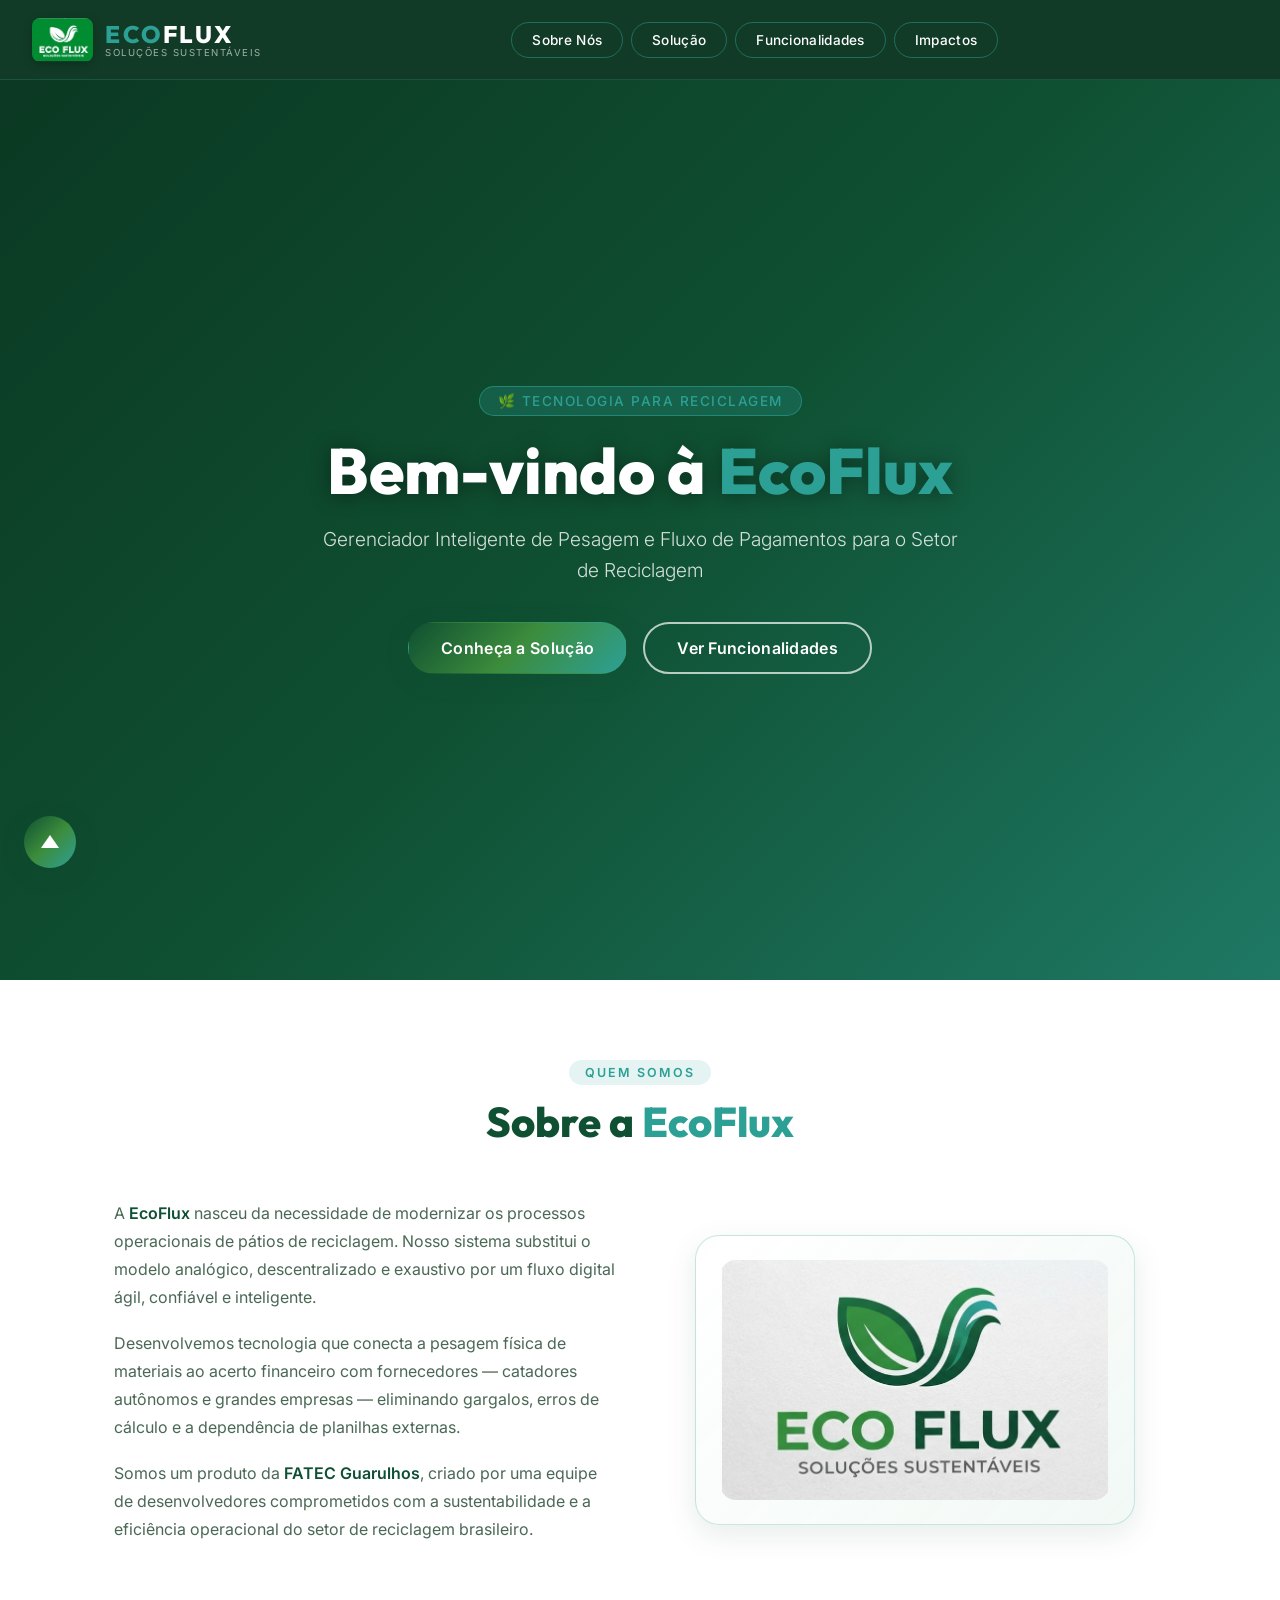
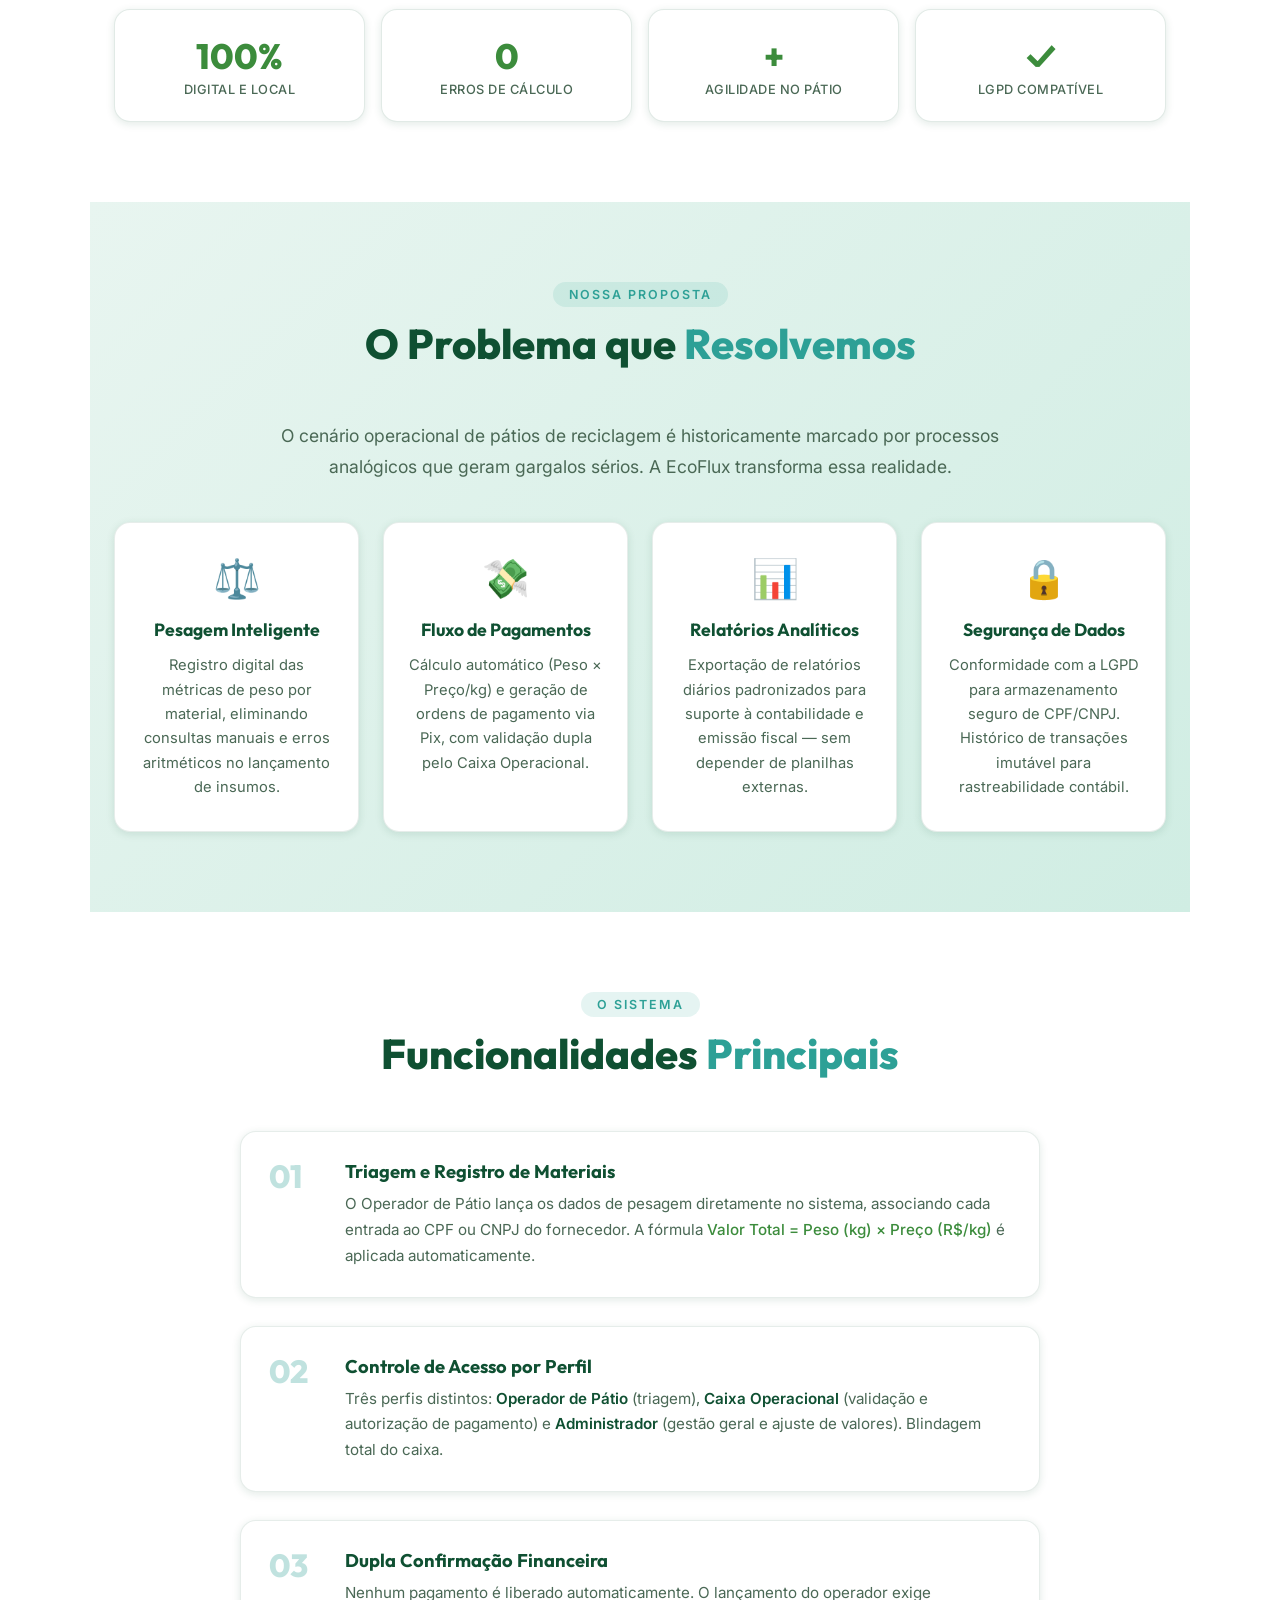
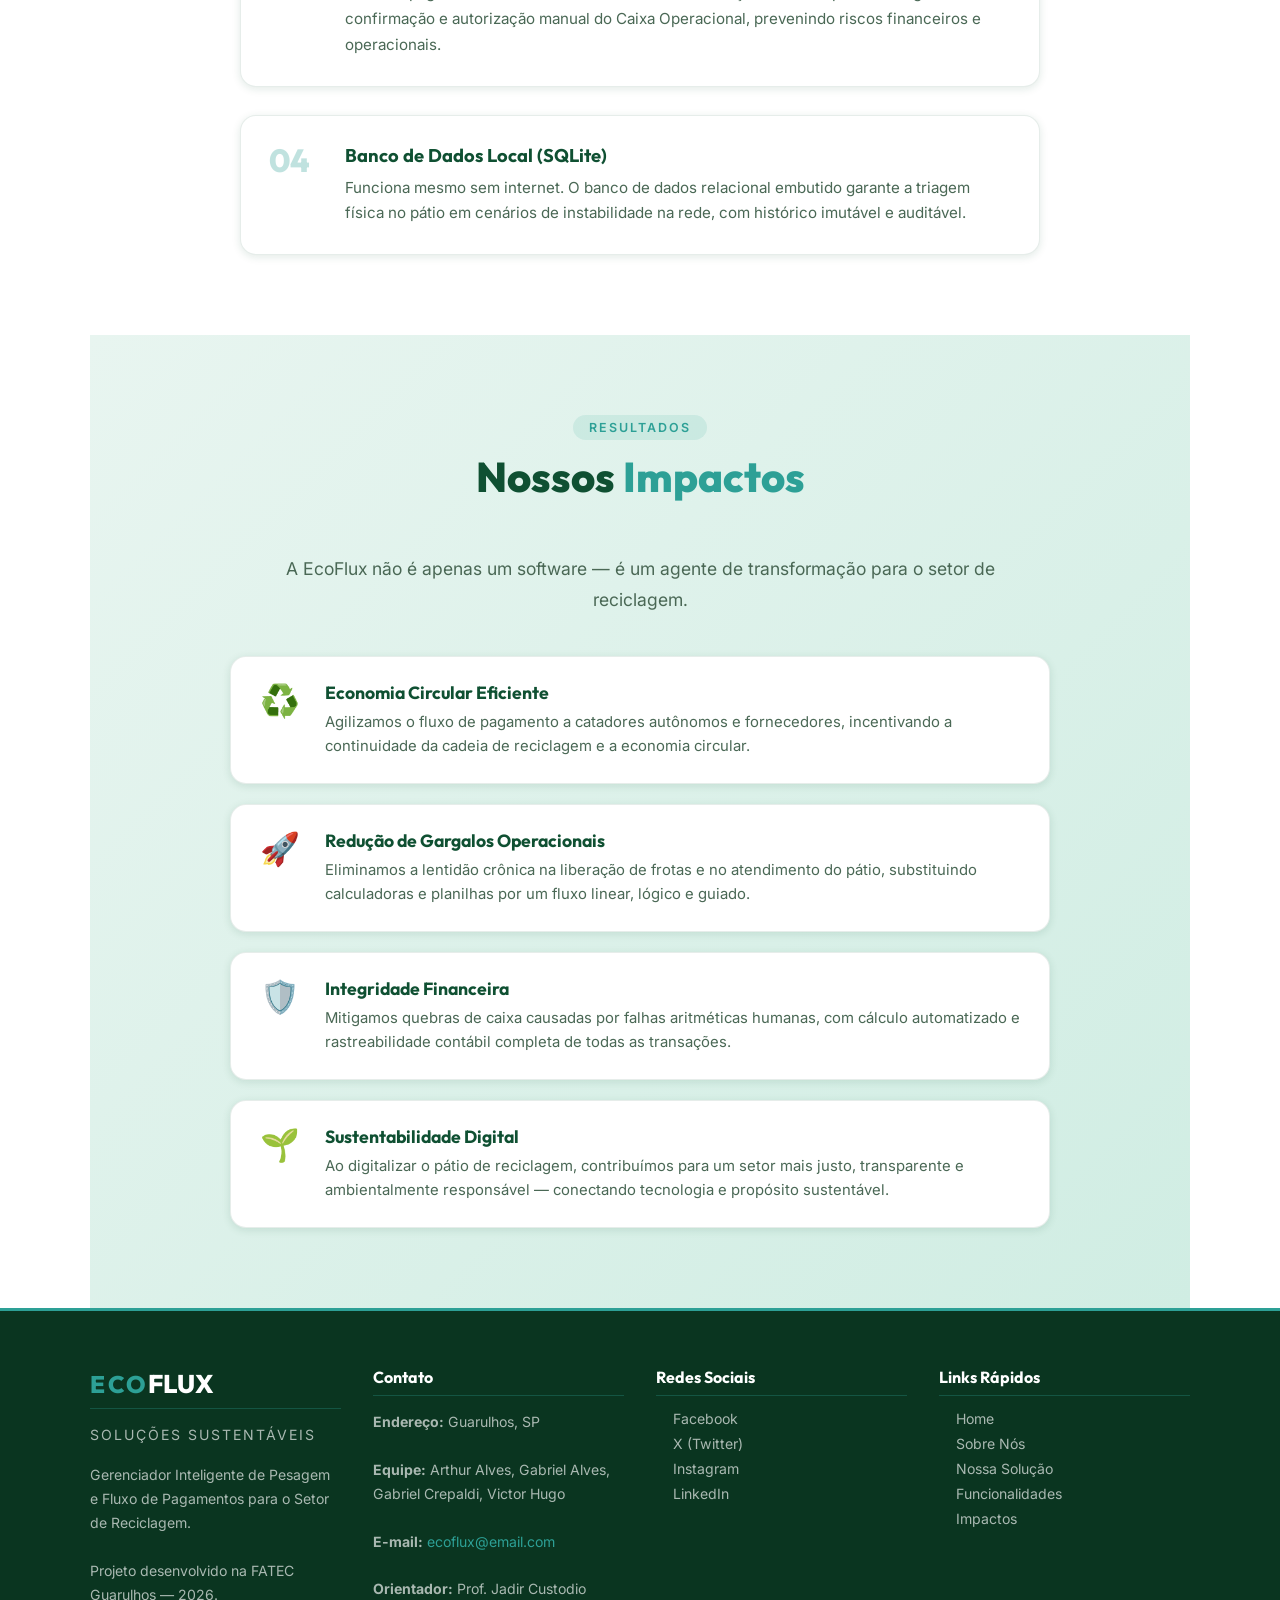
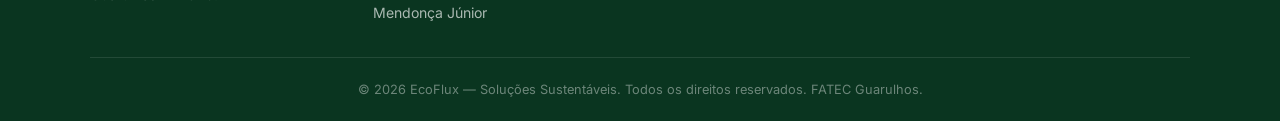
==== index.html @ c9de7da7 "primeira versao" ====
<!DOCTYPE html>
<html lang="pt-BR">
<head>
    <title>EcoFlux — Soluções Sustentáveis</title>
    <meta charset="UTF-8">
    <meta name="viewport" content="width=device-width, initial-scale=1.0">
    <meta name="description" content="EcoFlux: Gerenciador Inteligente de Pesagem e Fluxo de Pagamentos para o Setor de Reciclagem. Tecnologia sustentável para pátios de reciclagem.">

    <!-- Google Fonts -->
    <link rel="preconnect" href="https://fonts.googleapis.com">
    <link rel="preconnect" href="https://fonts.gstatic.com" crossorigin>
    <link href="https://fonts.googleapis.com/css2?family=Outfit:wght@300;400;600;700;800&family=Inter:wght@300;400;500;600&display=swap" rel="stylesheet">

    <!-- Link para CSS externo -->
    <link rel="stylesheet" href="css/style.css">
</head>
<body>
    <!-- Navegação principal do site -->
    <nav id="top">
        <!-- Logotipo-->
        <div id="logo-text" onclick="location.href='#top'">
            <img src="img/Logo Verde.png" alt="Logo EcoFlux" class="nav-logo-img">
            <div class="logo-text-group">
                <div class="logo-title"><span class="logo-eco">ECO</span><span class="logo-flux">FLUX</span></div>
                <span class="logo-sub">Soluções Sustentáveis</span>
            </div>
        </div>

        <!-- Botões de navegação para diferentes seções do site -->
        <div class="nav-links">
            <button onclick="location.href='#sobre-nos'">Sobre Nós</button>
            <button onclick="location.href='#solucao'">Solução</button>
            <button onclick="location.href='#funcionalidades'">Funcionalidades</button>
            <button onclick="location.href='#impactos'">Impactos</button>
        </div>

        <div class="nav-cta">
        </div>
    </nav>

    <!-- Banner principal com mensagem de boas-vindas -->
    <div class="banner">
        <!-- Overlay gradiente -->
        <div class="banner-overlay"></div>

        <!-- Imagem do banner (gradiente dinâmico via CSS) -->

        <!-- Conteúdo do banner -->
        <div class="banner-content">
            <div class="banner-tag">🌿 Tecnologia para Reciclagem</div>
            <h1>Bem-vindo à <span class="highlight">EcoFlux</span></h1>
            <p class="banner-subtitle">Gerenciador Inteligente de Pesagem e Fluxo de Pagamentos para o Setor de Reciclagem</p>
            <div class="banner-buttons">
                <button class="btn-primary" onclick="location.href='#solucao'">Conheça a Solução</button>
                <button class="btn-outline" onclick="location.href='#funcionalidades'">Ver Funcionalidades</button>
            </div>
        </div>
    </div>

    <!-- Conteúdo principal -->
    <main class="conteudo">

        <!-- Seção Sobre Nós -->
        <section class="section" id="sobre-nos">
            <div class="section-header">
                <span class="section-tag">Quem Somos</span>
                <h2>Sobre a <span class="highlight">EcoFlux</span></h2>
            </div>
            <div class="section-body two-col">
                <div class="text-block">
                    <p>A <strong>EcoFlux</strong> nasceu da necessidade de modernizar os processos operacionais de pátios de reciclagem. Nosso sistema substitui o modelo analógico, descentralizado e exaustivo por um fluxo digital ágil, confiável e inteligente.</p>
                    <p>Desenvolvemos tecnologia que conecta a pesagem física de materiais ao acerto financeiro com fornecedores — catadores autônomos e grandes empresas — eliminando gargalos, erros de cálculo e a dependência de planilhas externas.</p>
                    <p>Somos um produto da <strong>FATEC Guarulhos</strong>, criado por uma equipe de desenvolvedores comprometidos com a sustentabilidade e a eficiência operacional do setor de reciclagem brasileiro.</p>
                </div>
                <div class="about-visual">
                    <div class="brand-showcase-card">
                        <img src="img/Logo Principal.png" alt="EcoFlux — Soluções Sustentáveis" class="brand-showcase-img">
                    </div>
                </div>
            </div>
            <div class="stats-grid">
                <div class="stat-card">
                    <span class="stat-number">100%</span>
                    <span class="stat-label">Digital e Local</span>
                </div>
                <div class="stat-card">
                    <span class="stat-number">0</span>
                    <span class="stat-label">Erros de Cálculo</span>
                </div>
                <div class="stat-card">
                    <span class="stat-number">+</span>
                    <span class="stat-label">Agilidade no Pátio</span>
                </div>
                <div class="stat-card">
                    <span class="stat-number">✓</span>
                    <span class="stat-label">LGPD Compatível</span>
                </div>
            </div>
        </section>

        <!-- Seção Solução -->
        <section class="section section-alt" id="solucao">
            <div class="section-header">
                <span class="section-tag">Nossa Proposta</span>
                <h2>O Problema que <span class="highlight">Resolvemos</span></h2>
            </div>
            <div class="section-body">
                <p class="lead">O cenário operacional de pátios de reciclagem é historicamente marcado por processos analógicos que geram gargalos sérios. A EcoFlux transforma essa realidade.</p>
                <div class="cards-grid">
                    <div class="card">
                        <div class="card-icon">⚖️</div>
                        <h3>Pesagem Inteligente</h3>
                        <p>Registro digital das métricas de peso por material, eliminando consultas manuais e erros aritméticos no lançamento de insumos.</p>
                    </div>
                    <div class="card">
                        <div class="card-icon">💸</div>
                        <h3>Fluxo de Pagamentos</h3>
                        <p>Cálculo automático (Peso × Preço/kg) e geração de ordens de pagamento via Pix, com validação dupla pelo Caixa Operacional.</p>
                    </div>
                    <div class="card">
                        <div class="card-icon">📊</div>
                        <h3>Relatórios Analíticos</h3>
                        <p>Exportação de relatórios diários padronizados para suporte à contabilidade e emissão fiscal — sem depender de planilhas externas.</p>
                    </div>
                    <div class="card">
                        <div class="card-icon">🔒</div>
                        <h3>Segurança de Dados</h3>
                        <p>Conformidade com a LGPD para armazenamento seguro de CPF/CNPJ. Histórico de transações imutável para rastreabilidade contábil.</p>
                    </div>
                </div>
            </div>
        </section>

        <!-- Seção Funcionalidades -->
        <section class="section" id="funcionalidades">
            <div class="section-header">
                <span class="section-tag">O Sistema</span>
                <h2>Funcionalidades <span class="highlight">Principais</span></h2>
            </div>
            <div class="section-body">
                <div class="features-list">
                    <div class="feature-item">
                        <div class="feature-num">01</div>
                        <div class="feature-text">
                            <h3>Triagem e Registro de Materiais</h3>
                            <p>O Operador de Pátio lança os dados de pesagem diretamente no sistema, associando cada entrada ao CPF ou CNPJ do fornecedor. A fórmula <em>Valor Total = Peso (kg) × Preço (R$/kg)</em> é aplicada automaticamente.</p>
                        </div>
                    </div>
                    <div class="feature-item">
                        <div class="feature-num">02</div>
                        <div class="feature-text">
                            <h3>Controle de Acesso por Perfil</h3>
                            <p>Três perfis distintos: <strong>Operador de Pátio</strong> (triagem), <strong>Caixa Operacional</strong> (validação e autorização de pagamento) e <strong>Administrador</strong> (gestão geral e ajuste de valores). Blindagem total do caixa.</p>
                        </div>
                    </div>
                    <div class="feature-item">
                        <div class="feature-num">03</div>
                        <div class="feature-text">
                            <h3>Dupla Confirmação Financeira</h3>
                            <p>Nenhum pagamento é liberado automaticamente. O lançamento do operador exige confirmação e autorização manual do Caixa Operacional, prevenindo riscos financeiros e operacionais.</p>
                        </div>
                    </div>
                    <div class="feature-item">
                        <div class="feature-num">04</div>
                        <div class="feature-text">
                            <h3>Banco de Dados Local (SQLite)</h3>
                            <p>Funciona mesmo sem internet. O banco de dados relacional embutido garante a triagem física no pátio em cenários de instabilidade na rede, com histórico imutável e auditável.</p>
                        </div>
                    </div>
                </div>
            </div>
        </section>

        <!-- Seção Impactos -->
        <section class="section section-alt" id="impactos">
            <div class="section-header">
                <span class="section-tag">Resultados</span>
                <h2>Nossos <span class="highlight">Impactos</span></h2>
            </div>
            <div class="section-body">
                <p class="lead">A EcoFlux não é apenas um software — é um agente de transformação para o setor de reciclagem.</p>
                <div class="impact-list">
                    <div class="impact-item">
                        <div class="impact-icon">♻️</div>
                        <div>
                            <h3>Economia Circular Eficiente</h3>
                            <p>Agilizamos o fluxo de pagamento a catadores autônomos e fornecedores, incentivando a continuidade da cadeia de reciclagem e a economia circular.</p>
                        </div>
                    </div>
                    <div class="impact-item">
                        <div class="impact-icon">🚀</div>
                        <div>
                            <h3>Redução de Gargalos Operacionais</h3>
                            <p>Eliminamos a lentidão crônica na liberação de frotas e no atendimento do pátio, substituindo calculadoras e planilhas por um fluxo linear, lógico e guiado.</p>
                        </div>
                    </div>
                    <div class="impact-item">
                        <div class="impact-icon">🛡️</div>
                        <div>
                            <h3>Integridade Financeira</h3>
                            <p>Mitigamos quebras de caixa causadas por falhas aritméticas humanas, com cálculo automatizado e rastreabilidade contábil completa de todas as transações.</p>
                        </div>
                    </div>
                    <div class="impact-item">
                        <div class="impact-icon">🌱</div>
                        <div>
                            <h3>Sustentabilidade Digital</h3>
                            <p>Ao digitalizar o pátio de reciclagem, contribuímos para um setor mais justo, transparente e ambientalmente responsável — conectando tecnologia e propósito sustentável.</p>
                        </div>
                    </div>
                </div>
            </div>
        </section>

    </main>

    <!-- Botão para voltar ao topo -->
    <button id="topo-btn" title="Voltar ao Topo" onclick="location.href='#top'">
        <div class="voltar-topo"></div>
    </button>

    <!-- Rodapé -->
    <footer>
        <div class="footer-container">
            <!-- Informações sobre a empresa -->
            <div class="coluna-footer">
                <h3 class="footer-brand"><span class="logo-eco">ECO</span><span class="logo-flux-footer">FLUX</span></h3>
                <p class="footer-tagline">Soluções Sustentáveis</p>
                <p>Gerenciador Inteligente de Pesagem e Fluxo de Pagamentos para o Setor de Reciclagem.<br><br>Projeto desenvolvido na FATEC Guarulhos — 2026.</p>
            </div>

            <!-- Informações de contato -->
            <div class="coluna-footer">
                <h3>Contato</h3>
                <p>
                    <b>Endereço:</b> Guarulhos, SP<br><br>
                    <b>Equipe:</b> Arthur Alves, Gabriel Alves, Gabriel Crepaldi, Victor Hugo<br><br>
                    <b>E-mail:</b> <a href="mailto:ecoflux@email.com">ecoflux@email.com</a><br><br>
                    <b>Orientador:</b> Prof. Jadir Custodio Mendonça Júnior
                </p>
            </div>

            <!-- Redes sociais -->
            <div class="coluna-footer">
                <h3>Redes Sociais</h3>
                <ul>
                    <li><a href="https://facebook.com">Facebook</a></li>
                    <li><a href="https://x.com">X (Twitter)</a></li>
                    <li><a href="https://instagram.com">Instagram</a></li>
                    <li><a href="https://linkedin.com">LinkedIn</a></li>
                </ul>
            </div>

            <!-- Links rápidos -->
            <div class="coluna-footer">
                <h3>Links Rápidos</h3>
                <ul>
                    <li><a href="#">Home</a></li>
                    <li><a href="#sobre-nos">Sobre Nós</a></li>
                    <li><a href="#solucao">Nossa Solução</a></li>
                    <li><a href="#funcionalidades">Funcionalidades</a></li>
                    <li><a href="#impactos">Impactos</a></li>         
                </ul>
            </div>
        </div>
        <div class="direitos">
            <p>© 2026 EcoFlux — Soluções Sustentáveis. Todos os direitos reservados. FATEC Guarulhos.</p>
        </div>
    </footer>

    <script src="js/script.js"></script>
</body>
</html>
---- css/style.css ----
/* ===================================================
   ECOFLUX — Soluções Sustentáveis
   Paleta de cores:
     Verde escuro:  rgb(15, 80, 50)   → #0f5032
     Verde médio:   rgb(60, 140, 60)  → #3c8c3c
     Ciano/teal:    rgb(45, 160, 150) → #2da096
   Fonte principal: Outfit (similar à Geometos Regular)
=================================================== */

/* ─── RESET & VARIÁVEIS ─────────────────────────── */
:root {
    --color-dark:    #0f5032;    /* Verde escuro   15 80 50  */
    --color-mid:     #3c8c3c;    /* Verde médio    60 140 60 */
    --color-teal:    #2da096;    /* Ciano/teal     45 160 150 */
    --color-light:   #e8f5f0;    /* Verde claríssimo para fundos */
    --color-white:   #ffffff;
    --color-text:    #1a2e24;    /* Texto principal */
    --color-muted:   #4a6855;    /* Texto secundário */
    --color-footer:  #0a3520;    /* Fundo do footer */
    --color-footer2: #082b1a;    /* Fundo mais escuro do footer */

    --gradient-main: linear-gradient(135deg, var(--color-dark) 0%, var(--color-mid) 50%, var(--color-teal) 100%);
    --gradient-soft: linear-gradient(135deg, #e8f5f0 0%, #d0ede3 100%);

    --radius-sm:  8px;
    --radius-md:  16px;
    --radius-lg:  24px;
    --radius-xl:  40px;

    --shadow-sm:  0 2px 8px rgba(15, 80, 50, 0.12);
    --shadow-md:  0 6px 24px rgba(15, 80, 50, 0.18);
    --shadow-lg:  0 12px 40px rgba(15, 80, 50, 0.22);

    --transition: 0.35s ease;

    --font-main:  'Outfit', sans-serif;
    --font-body:  'Inter', sans-serif;
}

* {
    margin: 0;
    padding: 0;
    box-sizing: border-box;
}

html {
    scroll-behavior: smooth;
}

html, body {
    overflow-x: hidden;
    font-family: var(--font-body);
    background-color: var(--color-white);
    color: var(--color-text);
}

/* ─── NAVEGAÇÃO ──────────────────────────────────── */
nav {
    background: rgba(10, 53, 32, 0.97);
    backdrop-filter: blur(12px);
    -webkit-backdrop-filter: blur(12px);
    padding: 0 32px;
    position: fixed;
    height: 80px;
    width: 100%;
    top: 0;
    display: flex;
    align-items: center;
    justify-content: space-between;
    z-index: 1000;
    box-sizing: border-box;
    overflow: hidden;
    transition: height var(--transition), background var(--transition);
    border-bottom: 1px solid rgba(45, 160, 150, 0.25);
}

/* Logo */
#logo-text {
    display: flex;
    flex-direction: row;
    align-items: center;
    gap: 12px;
    line-height: 1;
    cursor: pointer;
    user-select: none;
    transition: transform var(--transition);
}

#logo-text:hover {
    transform: scale(1.03);
}

.nav-logo-img {
    height: 44px;
    width: auto;
    object-fit: contain;
    border-radius: var(--radius-sm);
    box-shadow: 0 2px 8px rgba(0,0,0,0.25);
    background: transparent;
}

.logo-text-group {
    display: flex;
    flex-direction: column;
}

.logo-title {
    display: flex;
    align-items: baseline;
}

.logo-eco {
    font-family: var(--font-main);
    font-weight: 800;
    font-size: 1.5rem;
    color: var(--color-teal);
    letter-spacing: 2.5px;
    display: inline;
}

.logo-flux {
    font-family: var(--font-main);
    font-weight: 800;
    font-size: 1.5rem;
    color: var(--color-white);
    letter-spacing: 2.5px;
    display: inline;
}

.logo-sub {
    display: block;
    font-family: var(--font-body);
    font-size: 0.60rem;
    font-weight: 400;
    color: rgba(255,255,255,0.6);
    letter-spacing: 1.5px;
    text-transform: uppercase;
    margin-top: 2px;
}

/* Links de navegação */
.nav-links {
    display: flex;
    justify-content: center;
    gap: 8px;
    flex-wrap: nowrap;
    flex-shrink: 1;
}

.nav-links button {
    white-space: nowrap;
}

/* Botões gerais */
button {
    border: none;
    color: var(--color-white);
    background: transparent;
    border: 1.5px solid rgba(45, 160, 150, 0.5);
    border-radius: var(--radius-xl);
    font-family: var(--font-body);
    font-size: 0.85rem;
    font-weight: 500;
    padding: 9px 20px;
    cursor: pointer;
    transition: all var(--transition);
    letter-spacing: 0.3px;
}

button:hover {
    background: var(--color-teal);
    border-color: var(--color-teal);
    transform: translateY(-2px);
    box-shadow: 0 4px 16px rgba(45, 160, 150, 0.4);
}

/* Botões do banner */
.btn-primary {
    background: var(--gradient-main) !important;
    border-color: transparent !important;
    font-size: 1rem !important;
    font-weight: 600 !important;
    padding: 14px 32px !important;
    box-shadow: var(--shadow-md) !important;
}

.btn-primary:hover {
    transform: translateY(-3px) !important;
    box-shadow: var(--shadow-lg) !important;
}

.btn-outline {
    background: transparent !important;
    border: 2px solid rgba(255,255,255,0.7) !important;
    font-size: 1rem !important;
    font-weight: 600 !important;
    padding: 14px 32px !important;
}

.btn-outline:hover {
    background: rgba(255,255,255,0.15) !important;
    border-color: var(--color-white) !important;
}

/* Ícones e CTA da nav */
.nav-cta {
    display: flex;
    align-items: center;
    flex-shrink: 0;
}

.nav-btn-highlight {
    background: var(--color-teal) !important;
    border-color: var(--color-teal) !important;
    color: var(--color-white) !important;
    font-weight: 600 !important;
    padding: 8px 18px !important;
    box-shadow: 0 2px 10px rgba(45, 160, 150, 0.35) !important;
}

.nav-btn-highlight:hover {
    background: #36b8ad !important;
    border-color: #36b8ad !important;
    transform: translateY(-2px) !important;
    box-shadow: 0 4px 16px rgba(45, 160, 150, 0.5) !important;
}

.images {
    display: flex;
    align-items: center;
    gap: 14px;
    flex-shrink: 0;
}

#search {
    max-width: 36px;
    height: 36px;
    cursor: pointer;
    transition: var(--transition);
    filter: brightness(0) invert(1) opacity(0.7);
}

#search:hover {
    transform: scale(1.15);
    filter: brightness(0) invert(1);
}

#user {
    width: 56px;
    height: 36px;
    cursor: pointer;
    transition: var(--transition);
    filter: brightness(0) invert(1) opacity(0.7);
}

#user:hover {
    transform: scale(1.15);
    filter: brightness(0) invert(1);
}

/* ─── BANNER ────────────────────────────────────── */
.banner {
    width: 100%;
    height: 100vh;
    min-height: 600px;
    display: flex;
    align-items: center;
    justify-content: center;
    margin-top: 80px;
    overflow: hidden;
    position: relative;
    background: var(--color-dark);
}

/* Overlay gradiente sobre o banner */
.banner-overlay {
    position: absolute;
    inset: 0;
    background: linear-gradient(
        135deg,
        rgba(10, 53, 32, 0.88) 0%,
        rgba(15, 80, 50, 0.70) 50%,
        rgba(45, 160, 150, 0.50) 100%
    );
    z-index: 2;
}

/* Imagem do banner */
#banner {
    display: block;
    position: absolute;
    inset: 0;
    z-index: 1;
}

#bannermobile {
    display: none;
    position: absolute;
    inset: 0;
    z-index: 1;
}

#banner img, #bannermobile img {
    width: 100%;
    height: 100%;
    object-fit: cover;
}

/* Conteúdo centralizado do banner */
.banner-content {
    position: relative;
    z-index: 3;
    text-align: center;
    max-width: 820px;
    padding: 0 24px;
    animation: fadeInUp 0.9s ease both;
}

@keyframes fadeInUp {
    from { opacity: 0; transform: translateY(30px); }
    to   { opacity: 1; transform: translateY(0); }
}

.banner-tag {
    display: inline-block;
    background: rgba(45, 160, 150, 0.25);
    border: 1px solid rgba(45, 160, 150, 0.6);
    color: var(--color-teal);
    font-family: var(--font-body);
    font-size: 0.85rem;
    font-weight: 500;
    letter-spacing: 1.5px;
    text-transform: uppercase;
    padding: 6px 18px;
    border-radius: 100px;
    margin-bottom: 20px;
    backdrop-filter: blur(8px);
}

.banner-content h1 {
    font-family: var(--font-main);
    color: var(--color-white);
    font-size: clamp(2.4rem, 6vw, 4rem);
    font-weight: 800;
    line-height: 1.1;
    margin-bottom: 18px;
    text-shadow: 0 2px 20px rgba(0,0,0,0.4);
}

.banner-subtitle {
    font-family: var(--font-body);
    color: rgba(255, 255, 255, 0.82);
    font-size: clamp(1rem, 2.5vw, 1.2rem);
    font-weight: 300;
    line-height: 1.6;
    max-width: 640px;
    margin: 0 auto 36px;
}

.banner-buttons {
    display: flex;
    gap: 16px;
    justify-content: center;
    flex-wrap: wrap;
}

/* Texto em destaque (verde teal) */
.highlight {
    color: var(--color-teal);
}

/* ─── CONTEÚDO PRINCIPAL ─────────────────────────── */
.conteudo {
    max-width: 1100px;
    margin: 0 auto;
    padding: 0 24px;
}

/* Seções */
.section {
    padding: 80px 0;
}

.section-alt {
    background: var(--gradient-soft);
    margin: 0 -24px;
    padding: 80px 24px;
}

/* Cabeçalho das seções */
.section-header {
    text-align: center;
    margin-bottom: 52px;
}

.section-tag {
    display: inline-block;
    background: rgba(45, 160, 150, 0.12);
    color: var(--color-teal);
    font-family: var(--font-body);
    font-size: 0.78rem;
    font-weight: 600;
    letter-spacing: 2px;
    text-transform: uppercase;
    padding: 5px 16px;
    border-radius: 100px;
    margin-bottom: 12px;
}

.section-header h2 {
    font-family: var(--font-main);
    font-size: clamp(1.8rem, 4vw, 2.6rem);
    font-weight: 800;
    color: var(--color-dark);
    line-height: 1.2;
}

/* Layout duas colunas */
.two-col {
    display: grid;
    grid-template-columns: 1fr 1fr;
    gap: 48px;
    align-items: center;
}

.text-block p {
    font-family: var(--font-body);
    line-height: 1.75;
    color: var(--color-muted);
    margin-bottom: 18px;
    font-size: 1rem;
}

.text-block p strong {
    color: var(--color-dark);
    font-weight: 600;
}

/* Visual da marca na seção Sobre Nós */
.about-visual {
    display: flex;
    justify-content: center;
    align-items: center;
}

.brand-showcase-card {
    background: linear-gradient(135deg, rgba(255, 255, 255, 0.95), rgba(240, 248, 244, 0.9));
    border: 1.5px solid rgba(45, 160, 150, 0.25);
    border-radius: var(--radius-lg);
    padding: 24px;
    box-shadow: 0 10px 30px rgba(15, 80, 50, 0.1);
    transition: all var(--transition);
    display: flex;
    justify-content: center;
    align-items: center;
    max-width: 440px;
    width: 100%;
}

.brand-showcase-card:hover {
    transform: translateY(-4px) scale(1.02);
    box-shadow: 0 16px 36px rgba(15, 80, 50, 0.16);
    border-color: var(--color-teal);
}

.brand-showcase-img {
    width: 100%;
    height: auto;
    max-height: 240px;
    object-fit: contain;
    border-radius: var(--radius-md);
    display: block;
}

/* Grid de estatísticas */
.stats-grid {
    display: grid;
    grid-template-columns: repeat(4, 1fr);
    gap: 16px;
    margin-top: 48px;
}

.stat-card {
    background: var(--color-white);
    border: 1.5px solid rgba(15, 80, 50, 0.12);
    border-radius: var(--radius-md);
    padding: 24px;
    display: flex;
    flex-direction: column;
    align-items: center;
    text-align: center;
    box-shadow: var(--shadow-sm);
    transition: all var(--transition);
}

.stat-card:hover {
    transform: translateY(-4px);
    box-shadow: var(--shadow-md);
    border-color: var(--color-teal);
}

.stat-number {
    font-family: var(--font-main);
    font-size: 2.2rem;
    font-weight: 800;
    color: var(--color-mid);
    display: block;
    margin-bottom: 4px;
}

.stat-label {
    font-size: 0.8rem;
    font-weight: 500;
    color: var(--color-muted);
    text-transform: uppercase;
    letter-spacing: 0.5px;
}

/* Texto de destaque */
.lead {
    font-family: var(--font-body);
    font-size: 1.1rem;
    line-height: 1.75;
    color: var(--color-muted);
    text-align: center;
    max-width: 720px;
    margin: 0 auto 40px;
}

/* Grid de cards */
.cards-grid {
    display: grid;
    grid-template-columns: repeat(auto-fit, minmax(240px, 1fr));
    gap: 24px;
}

.card {
    background: var(--color-white);
    border: 1.5px solid rgba(15, 80, 50, 0.1);
    border-radius: var(--radius-md);
    padding: 32px 24px;
    text-align: center;
    box-shadow: var(--shadow-sm);
    transition: all var(--transition);
    position: relative;
    overflow: hidden;
}

.card::before {
    content: '';
    position: absolute;
    top: 0; left: 0; right: 0;
    height: 3px;
    background: var(--gradient-main);
    transform: scaleX(0);
    transition: transform var(--transition);
    transform-origin: left;
}

.card:hover::before {
    transform: scaleX(1);
}

.card:hover {
    transform: translateY(-6px);
    box-shadow: var(--shadow-md);
    border-color: rgba(45, 160, 150, 0.3);
}

.card-icon {
    font-size: 2.4rem;
    margin-bottom: 16px;
}

.card h3 {
    font-family: var(--font-main);
    font-size: 1.1rem;
    font-weight: 700;
    color: var(--color-dark);
    margin-bottom: 12px;
}

.card p {
    font-family: var(--font-body);
    font-size: 0.92rem;
    line-height: 1.65;
    color: var(--color-muted);
}

/* Lista de funcionalidades */
.features-list {
    display: flex;
    flex-direction: column;
    gap: 28px;
    max-width: 800px;
    margin: 0 auto;
}

.feature-item {
    display: flex;
    gap: 24px;
    align-items: flex-start;
    background: var(--color-white);
    border: 1.5px solid rgba(15, 80, 50, 0.1);
    border-radius: var(--radius-md);
    padding: 28px;
    box-shadow: var(--shadow-sm);
    transition: all var(--transition);
}

.feature-item:hover {
    transform: translateX(6px);
    box-shadow: var(--shadow-md);
    border-color: var(--color-teal);
}

.feature-num {
    font-family: var(--font-main);
    font-size: 2rem;
    font-weight: 800;
    color: rgba(45, 160, 150, 0.3);
    min-width: 52px;
    line-height: 1;
    flex-shrink: 0;
}

.feature-text h3 {
    font-family: var(--font-main);
    font-size: 1.15rem;
    font-weight: 700;
    color: var(--color-dark);
    margin-bottom: 8px;
}

.feature-text p {
    font-family: var(--font-body);
    font-size: 0.95rem;
    line-height: 1.7;
    color: var(--color-muted);
}

.feature-text p em {
    color: var(--color-mid);
    font-style: normal;
    font-weight: 500;
}

.feature-text p strong {
    color: var(--color-dark);
    font-weight: 600;
}

/* Lista de impactos */
.impact-list {
    display: flex;
    flex-direction: column;
    gap: 20px;
    max-width: 820px;
    margin: 0 auto;
}

.impact-item {
    display: flex;
    gap: 20px;
    align-items: flex-start;
    padding: 24px;
    background: var(--color-white);
    border-radius: var(--radius-md);
    border: 1.5px solid rgba(15, 80, 50, 0.1);
    box-shadow: var(--shadow-sm);
    transition: all var(--transition);
}

.impact-item:hover {
    transform: translateX(6px);
    box-shadow: var(--shadow-md);
    border-color: var(--color-mid);
}

.impact-icon {
    font-size: 2rem;
    flex-shrink: 0;
    width: 50px;
    text-align: center;
}

.impact-item h3 {
    font-family: var(--font-main);
    font-size: 1.1rem;
    font-weight: 700;
    color: var(--color-dark);
    margin-bottom: 6px;
}

.impact-item p {
    font-family: var(--font-body);
    font-size: 0.93rem;
    line-height: 1.65;
    color: var(--color-muted);
}

/* ─── BOTÃO VOLTAR AO TOPO ───────────────────────── */
#topo-btn {
    position: fixed;
    width: 52px;
    height: 52px;
    bottom: 32px;
    left: 24px;
    background: var(--gradient-main);
    color: var(--color-white);
    border-radius: 50%;
    text-align: center;
    box-shadow: var(--shadow-md);
    z-index: 999;
    border: none;
    transition: all var(--transition);
    display: flex;
    align-items: center;
    justify-content: center;
    cursor: pointer;
    padding: 0 !important;
}

#topo-btn:hover {
    transform: scale(1.15) translateY(-3px);
    box-shadow: var(--shadow-lg);
}

#topo-btn:active {
    transform: scale(0.95);
}

.voltar-topo {
    width: 0;
    height: 0;
    border-left: 9px solid transparent;
    border-right: 9px solid transparent;
    border-bottom: 13px solid var(--color-white);
    margin-bottom: 2px;
}

/* ─── RODAPÉ ─────────────────────────────────────── */
footer {
    background-color: var(--color-footer);
    width: 100%;
    color: rgba(255, 255, 255, 0.85);
    padding: 56px 32px 24px;
    font-size: 0.9rem;
    font-family: var(--font-body);
    border-top: 3px solid var(--color-teal);
}

.footer-container {
    display: flex;
    justify-content: space-between;
    flex-wrap: wrap;
    gap: 32px;
    max-width: 1100px;
    margin: 0 auto 32px;
}

.coluna-footer {
    flex: 1;
    min-width: 200px;
    max-width: 280px;
}

.footer-brand {
    font-family: var(--font-main);
    font-size: 1.6rem;
    font-weight: 800;
    margin-bottom: 4px;
}

.logo-flux-footer {
    color: var(--color-white);
    font-family: var(--font-main);
    font-size: 1.6rem;
    font-weight: 800;
}

.footer-tagline {
    font-size: 0.72rem;
    letter-spacing: 2px;
    text-transform: uppercase;
    color: rgba(255,255,255,0.45);
    margin-bottom: 16px;
}

.coluna-footer h3 {
    font-family: var(--font-main);
    font-size: 1rem;
    font-weight: 700;
    color: var(--color-white);
    margin-bottom: 14px;
    padding-bottom: 8px;
    border-bottom: 1px solid rgba(45, 160, 150, 0.3);
}

.coluna-footer p {
    line-height: 1.7;
    color: rgba(255, 255, 255, 0.65);
    font-size: 0.88rem;
}

.coluna-footer ul {
    list-style-type: none;
    padding: 0;
}

.coluna-footer ul li {
    margin: 8px 0;
}

.coluna-footer ul li a {
    color: rgba(255, 255, 255, 0.65);
    text-decoration: none;
    font-size: 0.88rem;
    transition: color var(--transition);
    display: flex;
    align-items: center;
    gap: 6px;
}

.coluna-footer ul li a::before {
    content: '→';
    color: var(--color-teal);
    font-size: 0.75rem;
    opacity: 0;
    transition: opacity var(--transition), transform var(--transition);
    transform: translateX(-6px);
}

.coluna-footer ul li a:hover {
    color: var(--color-teal);
}

.coluna-footer ul li a:hover::before {
    opacity: 1;
    transform: translateX(0);
}

.coluna-footer a {
    color: var(--color-teal);
    text-decoration: none;
    transition: opacity var(--transition);
}

.coluna-footer a:hover {
    opacity: 0.8;
}

.direitos {
    text-align: center;
    padding-top: 24px;
    border-top: 1px solid rgba(255, 255, 255, 0.1);
    font-size: 0.8rem;
    color: rgba(255, 255, 255, 0.4);
    max-width: 1100px;
    margin: 0 auto;
}

/* ─── RESPONSIVIDADE ─────────────────────────────── */
@media (max-width: 1024px) {
    .two-col {
        grid-template-columns: 1fr;
        gap: 32px;
    }
}

@media (max-width: 930px) {
    nav {
        flex-direction: column;
        height: auto;
        padding: 16px 20px;
    }

    #logo-text {
        margin-bottom: 10px;
    }

    .nav-links {
        flex-wrap: wrap;
        justify-content: center;
        gap: 6px;
    }

    .nav-links button {
        font-size: 0.8rem;
        padding: 7px 14px;
    }

    .images img {
        width: 30px;
        height: 22px;
    }

    .banner {
        margin-top: 0;
        padding-top: 160px;
        height: auto;
        min-height: 600px;
    }
}

@media (max-width: 801px) {
    #banner {
        display: none;
    }
    #bannermobile {
        display: block;
    }
}

@media (max-width: 768px) {
    .banner-content h1 {
        font-size: 2rem;
    }

    .cards-grid {
        grid-template-columns: 1fr;
    }

    .stats-grid {
        grid-template-columns: 1fr 1fr;
    }

    .section {
        padding: 56px 0;
    }

    .section-alt {
        padding: 56px 24px;
    }

    footer {
        padding: 40px 20px 20px;
    }

    .coluna-footer {
        min-width: 100%;
    }
}

@media (max-width: 480px) {
    nav {
        padding: 12px 16px;
    }

    .banner-content h1 {
        font-size: 1.75rem;
    }

    .banner-buttons {
        flex-direction: column;
        align-items: center;
    }

    .stats-grid {
        grid-template-columns: 1fr 1fr;
    }

    .feature-item,
    .impact-item {
        flex-direction: column;
        gap: 12px;
    }

    .feature-num {
        font-size: 1.4rem;
    }
}

@media (min-width: 800px) {
    #banner {
        display: block;
    }
    #bannermobile {
        display: none;
    }
}
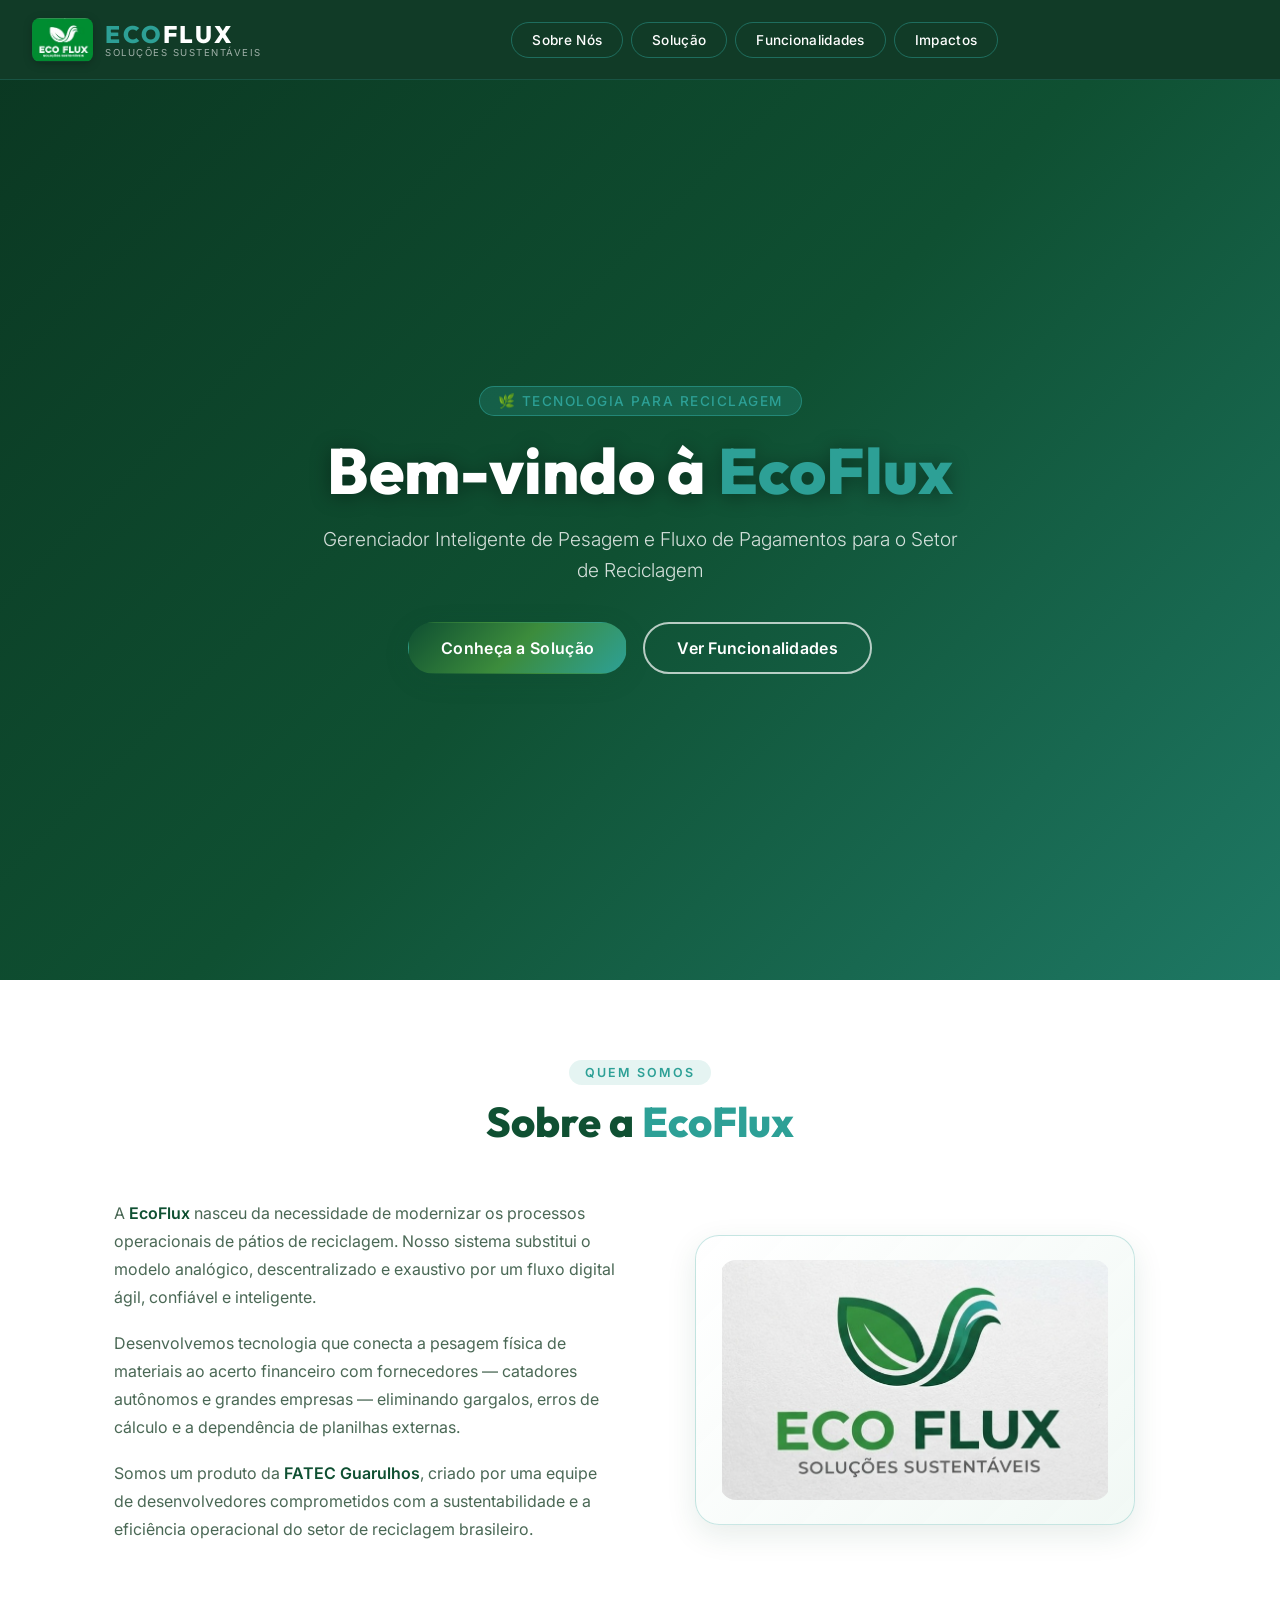
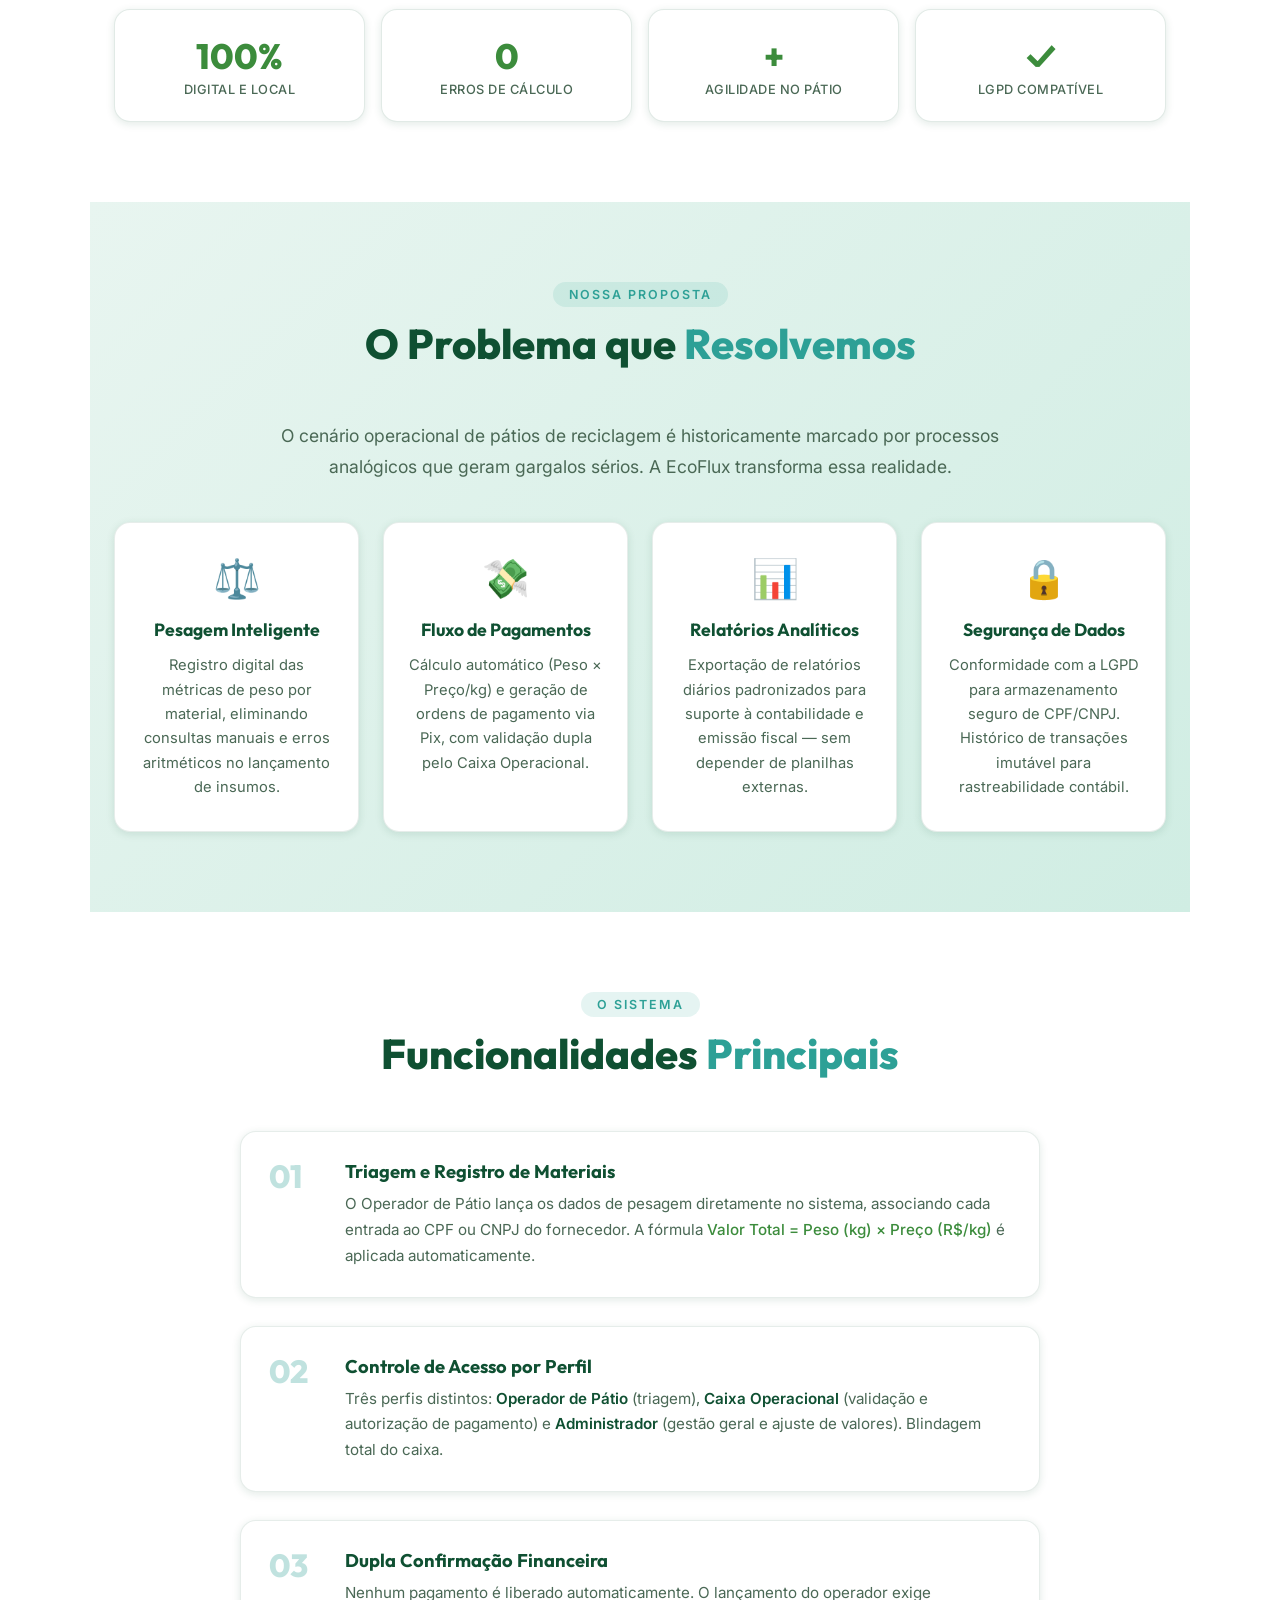
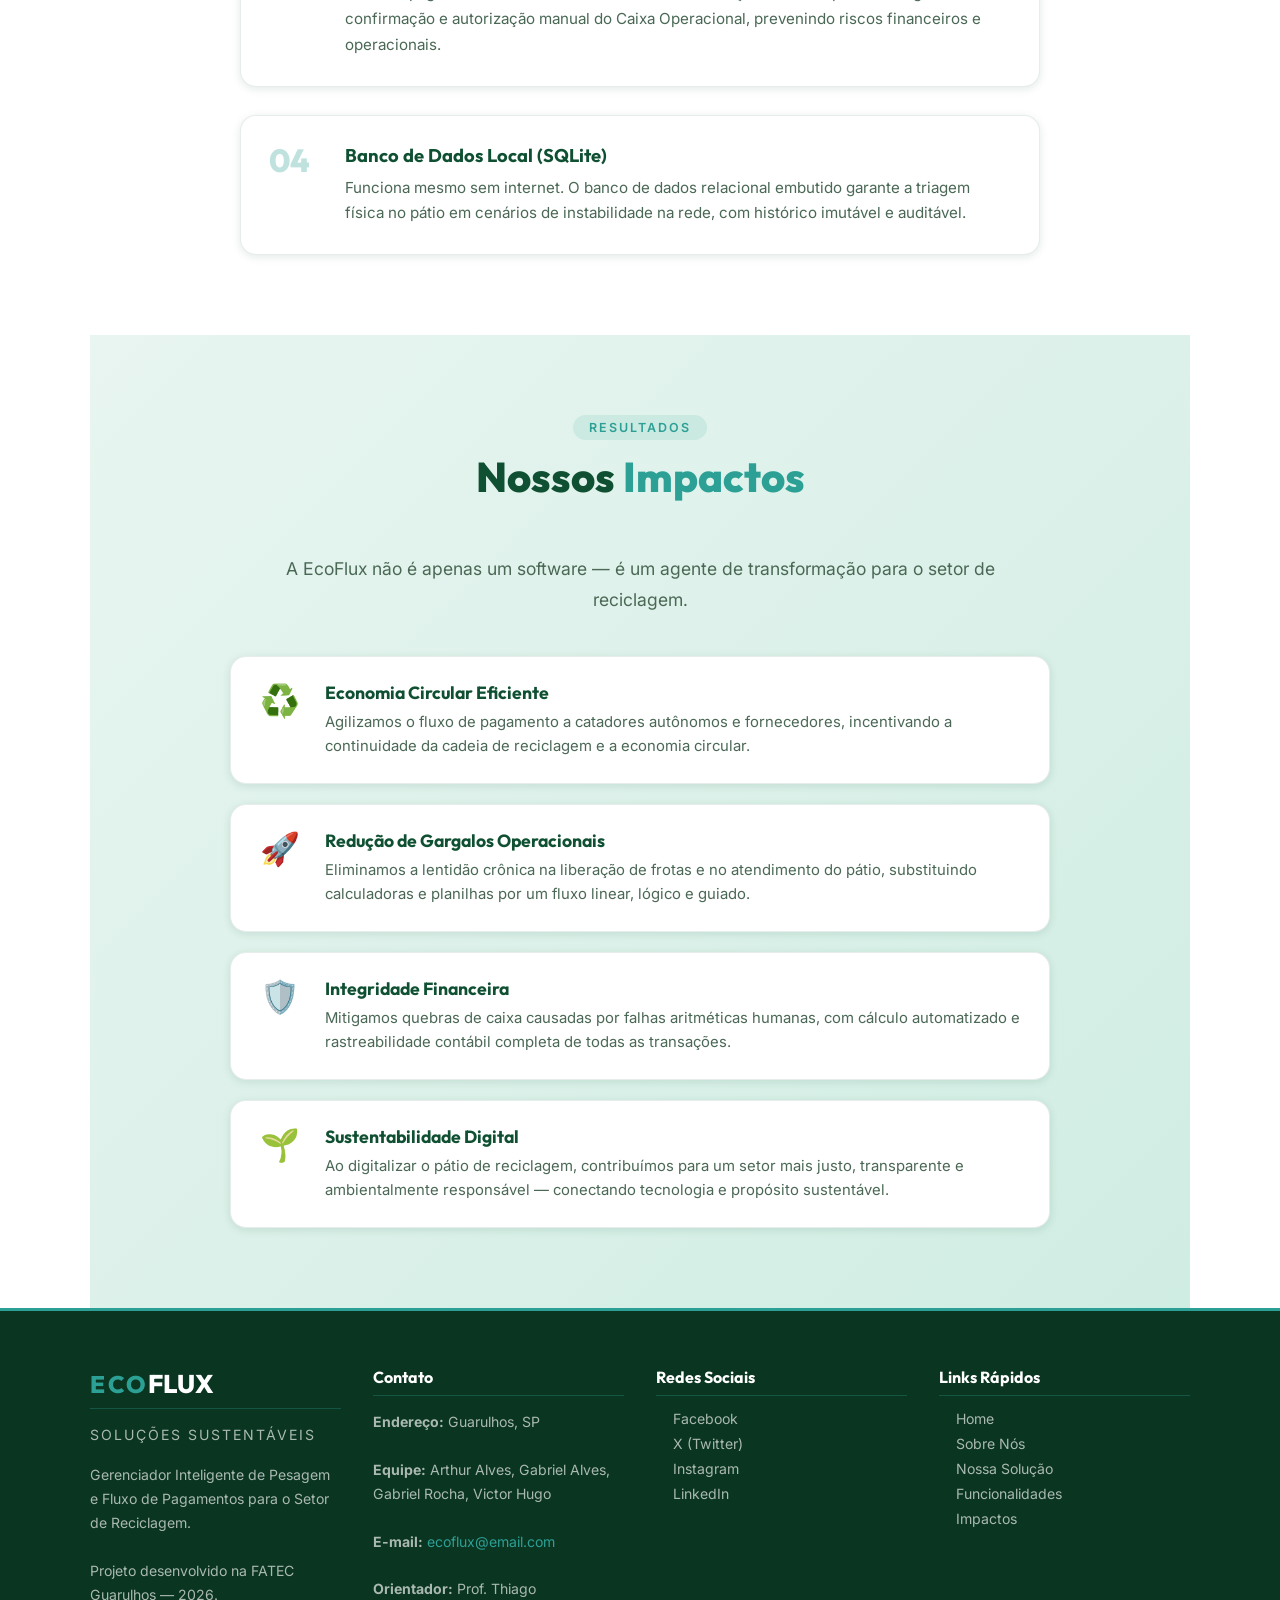
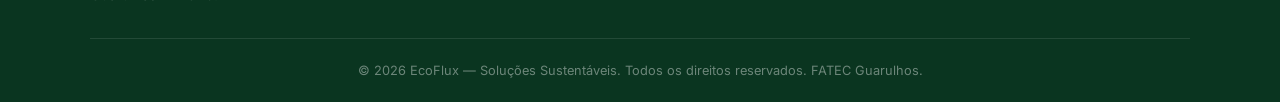
==== commit 13ea4ae7: "first version" ====
--- a/index.html
+++ b/index.html
@@ -214,11 +214,6 @@
 
     </main>
 
-    <!-- Botão para voltar ao topo -->
-    <button id="topo-btn" title="Voltar ao Topo" onclick="location.href='#top'">
-        <div class="voltar-topo"></div>
-    </button>
-
     <!-- Rodapé -->
     <footer>
         <div class="footer-container">
@@ -234,9 +229,9 @@
                 <h3>Contato</h3>
                 <p>
                     <b>Endereço:</b> Guarulhos, SP<br><br>
-                    <b>Equipe:</b> Arthur Alves, Gabriel Alves, Gabriel Crepaldi, Victor Hugo<br><br>
+                    <b>Equipe:</b> Arthur Alves, Gabriel Alves, Gabriel Rocha, Victor Hugo<br><br>
                     <b>E-mail:</b> <a href="mailto:ecoflux@email.com">ecoflux@email.com</a><br><br>
-                    <b>Orientador:</b> Prof. Jadir Custodio Mendonça Júnior
+                    <b>Orientador:</b> Prof. Thiago
                 </p>
             </div>
 
--- a/css/style.css
+++ b/css/style.css
@@ -1,51 +1,36 @@
-/* ===================================================
-   ECOFLUX — Soluções Sustentáveis
-   Paleta de cores:
-     Verde escuro:  rgb(15, 80, 50)   → #0f5032
-     Verde médio:   rgb(60, 140, 60)  → #3c8c3c
-     Ciano/teal:    rgb(45, 160, 150) → #2da096
-   Fonte principal: Outfit (similar à Geometos Regular)
-=================================================== */
+/* ECOFLUX — Soluções Sustentáveis | Paleta: #0f5032, #3c8c3c, #2da096 */
 
 /* ─── RESET & VARIÁVEIS ─────────────────────────── */
 :root {
-    --color-dark:    #0f5032;    /* Verde escuro   15 80 50  */
-    --color-mid:     #3c8c3c;    /* Verde médio    60 140 60 */
-    --color-teal:    #2da096;    /* Ciano/teal     45 160 150 */
-    --color-light:   #e8f5f0;    /* Verde claríssimo para fundos */
-    --color-white:   #ffffff;
-    --color-text:    #1a2e24;    /* Texto principal */
-    --color-muted:   #4a6855;    /* Texto secundário */
-    --color-footer:  #0a3520;    /* Fundo do footer */
-    --color-footer2: #082b1a;    /* Fundo mais escuro do footer */
+    --color-dark: #0f5032;
+    --color-mid: #3c8c3c;
+    --color-teal: #2da096;
+    --color-light: #e8f5f0;
+    --color-white: #ffffff;
+    --color-text: #1a2e24;
+    --color-muted: #4a6855;
+    --color-footer: #0a3520;
+    --color-footer2: #082b1a;
 
     --gradient-main: linear-gradient(135deg, var(--color-dark) 0%, var(--color-mid) 50%, var(--color-teal) 100%);
     --gradient-soft: linear-gradient(135deg, #e8f5f0 0%, #d0ede3 100%);
 
-    --radius-sm:  8px;
-    --radius-md:  16px;
-    --radius-lg:  24px;
-    --radius-xl:  40px;
-
-    --shadow-sm:  0 2px 8px rgba(15, 80, 50, 0.12);
-    --shadow-md:  0 6px 24px rgba(15, 80, 50, 0.18);
-    --shadow-lg:  0 12px 40px rgba(15, 80, 50, 0.22);
+    --radius-sm: 8px;
+    --radius-md: 16px;
+    --radius-lg: 24px;
+    --radius-xl: 40px;
+
+    --shadow-sm: 0 2px 8px rgba(15, 80, 50, 0.12);
+    --shadow-md: 0 6px 24px rgba(15, 80, 50, 0.18);
+    --shadow-lg: 0 12px 40px rgba(15, 80, 50, 0.22);
 
     --transition: 0.35s ease;
-
-    --font-main:  'Outfit', sans-serif;
-    --font-body:  'Inter', sans-serif;
-}
-
-* {
-    margin: 0;
-    padding: 0;
-    box-sizing: border-box;
-}
-
-html {
-    scroll-behavior: smooth;
-}
+    --font-main: 'Outfit', sans-serif;
+    --font-body: 'Inter', sans-serif;
+}
+
+* { margin: 0; padding: 0; box-sizing: border-box; }
+html { scroll-behavior: smooth; }
 
 html, body {
     overflow-x: hidden;
@@ -68,13 +53,11 @@
     align-items: center;
     justify-content: space-between;
     z-index: 1000;
-    box-sizing: border-box;
     overflow: hidden;
     transition: height var(--transition), background var(--transition);
     border-bottom: 1px solid rgba(45, 160, 150, 0.25);
 }
 
-/* Logo */
 #logo-text {
     display: flex;
     flex-direction: row;
@@ -85,10 +68,7 @@
     user-select: none;
     transition: transform var(--transition);
 }
-
-#logo-text:hover {
-    transform: scale(1.03);
-}
+#logo-text:hover { transform: scale(1.03); }
 
 .nav-logo-img {
     height: 44px;
@@ -99,33 +79,19 @@
     background: transparent;
 }
 
-.logo-text-group {
-    display: flex;
-    flex-direction: column;
-}
-
-.logo-title {
-    display: flex;
-    align-items: baseline;
-}
-
-.logo-eco {
+.logo-text-group { display: flex; flex-direction: column; }
+.logo-title { display: flex; align-items: baseline; }
+
+.logo-eco,
+.logo-flux {
     font-family: var(--font-main);
     font-weight: 800;
     font-size: 1.5rem;
-    color: var(--color-teal);
     letter-spacing: 2.5px;
     display: inline;
 }
-
-.logo-flux {
-    font-family: var(--font-main);
-    font-weight: 800;
-    font-size: 1.5rem;
-    color: var(--color-white);
-    letter-spacing: 2.5px;
-    display: inline;
-}
+.logo-eco { color: var(--color-teal); }
+.logo-flux { color: var(--color-white); }
 
 .logo-sub {
     display: block;
@@ -138,7 +104,6 @@
     margin-top: 2px;
 }
 
-/* Links de navegação */
 .nav-links {
     display: flex;
     justify-content: center;
@@ -146,17 +111,13 @@
     flex-wrap: nowrap;
     flex-shrink: 1;
 }
-
-.nav-links button {
-    white-space: nowrap;
-}
+.nav-links button { white-space: nowrap; }
 
 /* Botões gerais */
 button {
-    border: none;
+    border: 1.5px solid rgba(45, 160, 150, 0.5);
     color: var(--color-white);
     background: transparent;
-    border: 1.5px solid rgba(45, 160, 150, 0.5);
     border-radius: var(--radius-xl);
     font-family: var(--font-body);
     font-size: 0.85rem;
@@ -183,7 +144,6 @@
     padding: 14px 32px !important;
     box-shadow: var(--shadow-md) !important;
 }
-
 .btn-primary:hover {
     transform: translateY(-3px) !important;
     box-shadow: var(--shadow-lg) !important;
@@ -196,18 +156,14 @@
     font-weight: 600 !important;
     padding: 14px 32px !important;
 }
-
 .btn-outline:hover {
     background: rgba(255,255,255,0.15) !important;
     border-color: var(--color-white) !important;
 }
 
 /* Ícones e CTA da nav */
-.nav-cta {
-    display: flex;
-    align-items: center;
-    flex-shrink: 0;
-}
+.nav-cta, .images { display: flex; align-items: center; flex-shrink: 0; }
+.images { gap: 14px; }
 
 .nav-btn-highlight {
     background: var(--color-teal) !important;
@@ -217,7 +173,6 @@
     padding: 8px 18px !important;
     box-shadow: 0 2px 10px rgba(45, 160, 150, 0.35) !important;
 }
-
 .nav-btn-highlight:hover {
     background: #36b8ad !important;
     border-color: #36b8ad !important;
@@ -225,35 +180,15 @@
     box-shadow: 0 4px 16px rgba(45, 160, 150, 0.5) !important;
 }
 
-.images {
-    display: flex;
-    align-items: center;
-    gap: 14px;
-    flex-shrink: 0;
-}
-
-#search {
-    max-width: 36px;
+#search, #user {
     height: 36px;
     cursor: pointer;
     transition: var(--transition);
     filter: brightness(0) invert(1) opacity(0.7);
 }
-
-#search:hover {
-    transform: scale(1.15);
-    filter: brightness(0) invert(1);
-}
-
-#user {
-    width: 56px;
-    height: 36px;
-    cursor: pointer;
-    transition: var(--transition);
-    filter: brightness(0) invert(1) opacity(0.7);
-}
-
-#user:hover {
+#search { max-width: 36px; }
+#user { width: 56px; }
+#search:hover, #user:hover {
     transform: scale(1.15);
     filter: brightness(0) invert(1);
 }
@@ -272,33 +207,16 @@
     background: var(--color-dark);
 }
 
-/* Overlay gradiente sobre o banner */
 .banner-overlay {
     position: absolute;
     inset: 0;
-    background: linear-gradient(
-        135deg,
-        rgba(10, 53, 32, 0.88) 0%,
-        rgba(15, 80, 50, 0.70) 50%,
-        rgba(45, 160, 150, 0.50) 100%
-    );
+    background: linear-gradient(135deg, rgba(10, 53, 32, 0.88) 0%, rgba(15, 80, 50, 0.70) 50%, rgba(45, 160, 150, 0.50) 100%);
     z-index: 2;
 }
 
-/* Imagem do banner */
-#banner {
-    display: block;
-    position: absolute;
-    inset: 0;
-    z-index: 1;
-}
-
-#bannermobile {
-    display: none;
-    position: absolute;
-    inset: 0;
-    z-index: 1;
-}
+#banner, #bannermobile { position: absolute; inset: 0; z-index: 1; }
+#banner { display: block; }
+#bannermobile { display: none; }
 
 #banner img, #bannermobile img {
     width: 100%;
@@ -306,7 +224,6 @@
     object-fit: cover;
 }
 
-/* Conteúdo centralizado do banner */
 .banner-content {
     position: relative;
     z-index: 3;
@@ -364,10 +281,7 @@
     flex-wrap: wrap;
 }
 
-/* Texto em destaque (verde teal) */
-.highlight {
-    color: var(--color-teal);
-}
+.highlight { color: var(--color-teal); }
 
 /* ─── CONTEÚDO PRINCIPAL ─────────────────────────── */
 .conteudo {
@@ -376,10 +290,7 @@
     padding: 0 24px;
 }
 
-/* Seções */
-.section {
-    padding: 80px 0;
-}
+.section { padding: 80px 0; }
 
 .section-alt {
     background: var(--gradient-soft);
@@ -387,7 +298,6 @@
     padding: 80px 24px;
 }
 
-/* Cabeçalho das seções */
 .section-header {
     text-align: center;
     margin-bottom: 52px;
@@ -415,7 +325,6 @@
     line-height: 1.2;
 }
 
-/* Layout duas colunas */
 .two-col {
     display: grid;
     grid-template-columns: 1fr 1fr;
@@ -430,13 +339,11 @@
     margin-bottom: 18px;
     font-size: 1rem;
 }
-
 .text-block p strong {
     color: var(--color-dark);
     font-weight: 600;
 }
 
-/* Visual da marca na seção Sobre Nós */
 .about-visual {
     display: flex;
     justify-content: center;
@@ -456,7 +363,6 @@
     max-width: 440px;
     width: 100%;
 }
-
 .brand-showcase-card:hover {
     transform: translateY(-4px) scale(1.02);
     box-shadow: 0 16px 36px rgba(15, 80, 50, 0.16);
@@ -472,7 +378,6 @@
     display: block;
 }
 
-/* Grid de estatísticas */
 .stats-grid {
     display: grid;
     grid-template-columns: repeat(4, 1fr);
@@ -492,7 +397,6 @@
     box-shadow: var(--shadow-sm);
     transition: all var(--transition);
 }
-
 .stat-card:hover {
     transform: translateY(-4px);
     box-shadow: var(--shadow-md);
@@ -516,7 +420,6 @@
     letter-spacing: 0.5px;
 }
 
-/* Texto de destaque */
 .lead {
     font-family: var(--font-body);
     font-size: 1.1rem;
@@ -527,7 +430,6 @@
     margin: 0 auto 40px;
 }
 
-/* Grid de cards */
 .cards-grid {
     display: grid;
     grid-template-columns: repeat(auto-fit, minmax(240px, 1fr));
@@ -545,7 +447,6 @@
     position: relative;
     overflow: hidden;
 }
-
 .card::before {
     content: '';
     position: absolute;
@@ -556,11 +457,7 @@
     transition: transform var(--transition);
     transform-origin: left;
 }
-
-.card:hover::before {
-    transform: scaleX(1);
-}
-
+.card:hover::before { transform: scaleX(1); }
 .card:hover {
     transform: translateY(-6px);
     box-shadow: var(--shadow-md);
@@ -587,32 +484,35 @@
     color: var(--color-muted);
 }
 
-/* Lista de funcionalidades */
-.features-list {
+.features-list,
+.impact-list {
     display: flex;
     flex-direction: column;
-    gap: 28px;
-    max-width: 800px;
     margin: 0 auto;
 }
-
-.feature-item {
-    display: flex;
-    gap: 24px;
+.features-list { gap: 28px; max-width: 800px; }
+.impact-list { gap: 20px; max-width: 820px; }
+
+.feature-item,
+.impact-item {
+    display: flex;
     align-items: flex-start;
     background: var(--color-white);
     border: 1.5px solid rgba(15, 80, 50, 0.1);
     border-radius: var(--radius-md);
-    padding: 28px;
     box-shadow: var(--shadow-sm);
     transition: all var(--transition);
 }
-
-.feature-item:hover {
+.feature-item { gap: 24px; padding: 28px; }
+.impact-item { gap: 20px; padding: 24px; }
+
+.feature-item:hover,
+.impact-item:hover {
     transform: translateX(6px);
     box-shadow: var(--shadow-md);
-    border-color: var(--color-teal);
-}
+}
+.feature-item:hover { border-color: var(--color-teal); }
+.impact-item:hover { border-color: var(--color-mid); }
 
 .feature-num {
     font-family: var(--font-main);
@@ -624,57 +524,31 @@
     flex-shrink: 0;
 }
 
-.feature-text h3 {
-    font-family: var(--font-main);
-    font-size: 1.15rem;
+.feature-text h3,
+.impact-item h3 {
+    font-family: var(--font-main);
     font-weight: 700;
     color: var(--color-dark);
-    margin-bottom: 8px;
-}
-
-.feature-text p {
-    font-family: var(--font-body);
-    font-size: 0.95rem;
-    line-height: 1.7;
+}
+.feature-text h3 { font-size: 1.15rem; margin-bottom: 8px; }
+.impact-item h3 { font-size: 1.1rem; margin-bottom: 6px; }
+
+.feature-text p,
+.impact-item p {
+    font-family: var(--font-body);
     color: var(--color-muted);
 }
+.feature-text p { font-size: 0.95rem; line-height: 1.7; }
+.impact-item p { font-size: 0.93rem; line-height: 1.65; }
 
 .feature-text p em {
     color: var(--color-mid);
     font-style: normal;
     font-weight: 500;
 }
-
 .feature-text p strong {
     color: var(--color-dark);
     font-weight: 600;
-}
-
-/* Lista de impactos */
-.impact-list {
-    display: flex;
-    flex-direction: column;
-    gap: 20px;
-    max-width: 820px;
-    margin: 0 auto;
-}
-
-.impact-item {
-    display: flex;
-    gap: 20px;
-    align-items: flex-start;
-    padding: 24px;
-    background: var(--color-white);
-    border-radius: var(--radius-md);
-    border: 1.5px solid rgba(15, 80, 50, 0.1);
-    box-shadow: var(--shadow-sm);
-    transition: all var(--transition);
-}
-
-.impact-item:hover {
-    transform: translateX(6px);
-    box-shadow: var(--shadow-md);
-    border-color: var(--color-mid);
 }
 
 .impact-icon {
@@ -682,61 +556,6 @@
     flex-shrink: 0;
     width: 50px;
     text-align: center;
-}
-
-.impact-item h3 {
-    font-family: var(--font-main);
-    font-size: 1.1rem;
-    font-weight: 700;
-    color: var(--color-dark);
-    margin-bottom: 6px;
-}
-
-.impact-item p {
-    font-family: var(--font-body);
-    font-size: 0.93rem;
-    line-height: 1.65;
-    color: var(--color-muted);
-}
-
-/* ─── BOTÃO VOLTAR AO TOPO ───────────────────────── */
-#topo-btn {
-    position: fixed;
-    width: 52px;
-    height: 52px;
-    bottom: 32px;
-    left: 24px;
-    background: var(--gradient-main);
-    color: var(--color-white);
-    border-radius: 50%;
-    text-align: center;
-    box-shadow: var(--shadow-md);
-    z-index: 999;
-    border: none;
-    transition: all var(--transition);
-    display: flex;
-    align-items: center;
-    justify-content: center;
-    cursor: pointer;
-    padding: 0 !important;
-}
-
-#topo-btn:hover {
-    transform: scale(1.15) translateY(-3px);
-    box-shadow: var(--shadow-lg);
-}
-
-#topo-btn:active {
-    transform: scale(0.95);
-}
-
-.voltar-topo {
-    width: 0;
-    height: 0;
-    border-left: 9px solid transparent;
-    border-right: 9px solid transparent;
-    border-bottom: 13px solid var(--color-white);
-    margin-bottom: 2px;
 }
 
 /* ─── RODAPÉ ─────────────────────────────────────── */
@@ -765,19 +584,14 @@
     max-width: 280px;
 }
 
-.footer-brand {
+.footer-brand,
+.logo-flux-footer {
     font-family: var(--font-main);
     font-size: 1.6rem;
     font-weight: 800;
-    margin-bottom: 4px;
-}
-
-.logo-flux-footer {
-    color: var(--color-white);
-    font-family: var(--font-main);
-    font-size: 1.6rem;
-    font-weight: 800;
-}
+}
+.footer-brand { margin-bottom: 4px; }
+.logo-flux-footer { color: var(--color-white); }
 
 .footer-tagline {
     font-size: 0.72rem;
@@ -803,14 +617,8 @@
     font-size: 0.88rem;
 }
 
-.coluna-footer ul {
-    list-style-type: none;
-    padding: 0;
-}
-
-.coluna-footer ul li {
-    margin: 8px 0;
-}
+.coluna-footer ul { list-style-type: none; padding: 0; }
+.coluna-footer ul li { margin: 8px 0; }
 
 .coluna-footer ul li a {
     color: rgba(255, 255, 255, 0.65);
@@ -830,25 +638,15 @@
     transition: opacity var(--transition), transform var(--transition);
     transform: translateX(-6px);
 }
-
-.coluna-footer ul li a:hover {
-    color: var(--color-teal);
-}
-
-.coluna-footer ul li a:hover::before {
-    opacity: 1;
-    transform: translateX(0);
-}
+.coluna-footer ul li a:hover { color: var(--color-teal); }
+.coluna-footer ul li a:hover::before { opacity: 1; transform: translateX(0); }
 
 .coluna-footer a {
     color: var(--color-teal);
     text-decoration: none;
     transition: opacity var(--transition);
 }
-
-.coluna-footer a:hover {
-    opacity: 0.8;
-}
+.coluna-footer a:hover { opacity: 0.8; }
 
 .direitos {
     text-align: center;
@@ -862,120 +660,38 @@
 
 /* ─── RESPONSIVIDADE ─────────────────────────────── */
 @media (max-width: 1024px) {
-    .two-col {
-        grid-template-columns: 1fr;
-        gap: 32px;
-    }
-}
-
+    .two-col { grid-template-columns: 1fr; gap: 32px; }
+}
 @media (max-width: 930px) {
-    nav {
-        flex-direction: column;
-        height: auto;
-        padding: 16px 20px;
-    }
-
-    #logo-text {
-        margin-bottom: 10px;
-    }
-
-    .nav-links {
-        flex-wrap: wrap;
-        justify-content: center;
-        gap: 6px;
-    }
-
-    .nav-links button {
-        font-size: 0.8rem;
-        padding: 7px 14px;
-    }
-
-    .images img {
-        width: 30px;
-        height: 22px;
-    }
-
-    .banner {
-        margin-top: 0;
-        padding-top: 160px;
-        height: auto;
-        min-height: 600px;
-    }
-}
-
+    nav { flex-direction: column; height: auto; padding: 16px 20px; }
+    #logo-text { margin-bottom: 10px; }
+    .nav-links { flex-wrap: wrap; justify-content: center; gap: 6px; }
+    .nav-links button { font-size: 0.8rem; padding: 7px 14px; }
+    .images img { width: 30px; height: 22px; }
+    .banner { margin-top: 0; padding-top: 160px; height: auto; min-height: 600px; }
+}
 @media (max-width: 801px) {
-    #banner {
-        display: none;
-    }
-    #bannermobile {
-        display: block;
-    }
-}
-
+    #banner { display: none; }
+    #bannermobile { display: block; }
+}
 @media (max-width: 768px) {
-    .banner-content h1 {
-        font-size: 2rem;
-    }
-
-    .cards-grid {
-        grid-template-columns: 1fr;
-    }
-
-    .stats-grid {
-        grid-template-columns: 1fr 1fr;
-    }
-
-    .section {
-        padding: 56px 0;
-    }
-
-    .section-alt {
-        padding: 56px 24px;
-    }
-
-    footer {
-        padding: 40px 20px 20px;
-    }
-
-    .coluna-footer {
-        min-width: 100%;
-    }
-}
-
+    .banner-content h1 { font-size: 2rem; }
+    .cards-grid { grid-template-columns: 1fr; }
+    .stats-grid { grid-template-columns: 1fr 1fr; }
+    .section { padding: 56px 0; }
+    .section-alt { padding: 56px 24px; }
+    footer { padding: 40px 20px 20px; }
+    .coluna-footer { min-width: 100%; }
+}
 @media (max-width: 480px) {
-    nav {
-        padding: 12px 16px;
-    }
-
-    .banner-content h1 {
-        font-size: 1.75rem;
-    }
-
-    .banner-buttons {
-        flex-direction: column;
-        align-items: center;
-    }
-
-    .stats-grid {
-        grid-template-columns: 1fr 1fr;
-    }
-
-    .feature-item,
-    .impact-item {
-        flex-direction: column;
-        gap: 12px;
-    }
-
-    .feature-num {
-        font-size: 1.4rem;
-    }
-}
-
+    nav { padding: 12px 16px; }
+    .banner-content h1 { font-size: 1.75rem; }
+    .banner-buttons { flex-direction: column; align-items: center; }
+    .stats-grid { grid-template-columns: 1fr 1fr; }
+    .feature-item, .impact-item { flex-direction: column; gap: 12px; }
+    .feature-num { font-size: 1.4rem; }
+}
 @media (min-width: 800px) {
-    #banner {
-        display: block;
-    }
-    #bannermobile {
-        display: none;
-    }
+    #banner { display: block; }
+    #bannermobile { display: none; }
 }
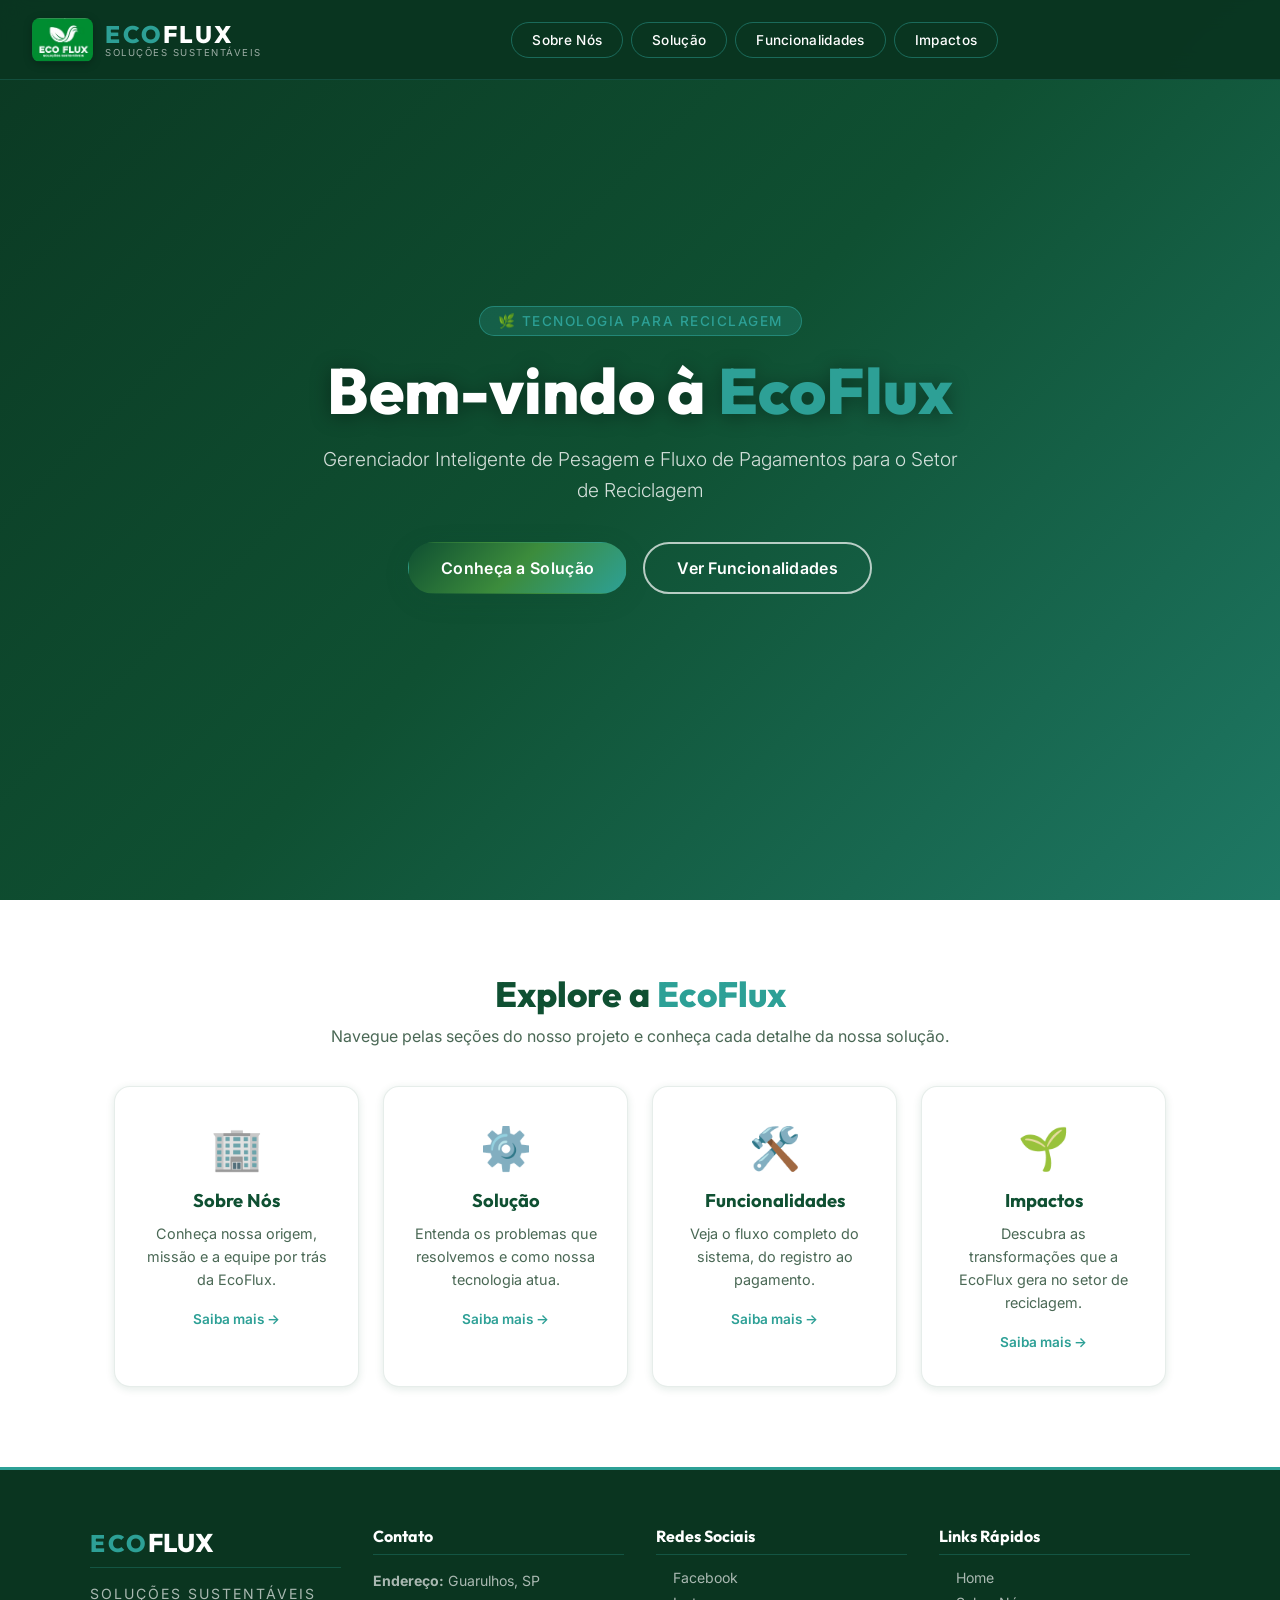
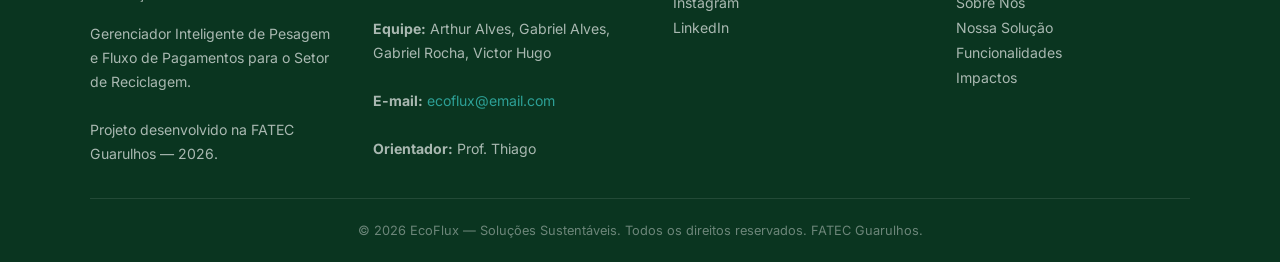
==== commit 8e382d29: "divisao em paginas distintas" ====
--- a/index.html
+++ b/index.html
@@ -11,31 +11,31 @@
     <link rel="preconnect" href="https://fonts.gstatic.com" crossorigin>
     <link href="https://fonts.googleapis.com/css2?family=Outfit:wght@300;400;600;700;800&family=Inter:wght@300;400;500;600&display=swap" rel="stylesheet">
 
-    <!-- Link para CSS externo -->
-    <link rel="stylesheet" href="css/style.css">
+    <!-- CSS -->
+    <link rel="stylesheet" href="css/global.css">
+    <link rel="stylesheet" href="css/index.css">
 </head>
 <body>
     <!-- Navegação principal do site -->
     <nav id="top">
-        <!-- Logotipo-->
-        <div id="logo-text" onclick="location.href='#top'">
+        <!-- Logotipo -->
+        <a id="logo-text" href="index.html">
             <img src="img/Logo Verde.png" alt="Logo EcoFlux" class="nav-logo-img">
             <div class="logo-text-group">
                 <div class="logo-title"><span class="logo-eco">ECO</span><span class="logo-flux">FLUX</span></div>
                 <span class="logo-sub">Soluções Sustentáveis</span>
             </div>
+        </a>
+
+        <!-- Botões de navegação para as subpáginas -->
+        <div class="nav-links">
+            <button onclick="location.href='html/sobre-nos.html'">Sobre Nós</button>
+            <button onclick="location.href='html/solucao.html'">Solução</button>
+            <button onclick="location.href='html/funcionalidades.html'">Funcionalidades</button>
+            <button onclick="location.href='html/impactos.html'">Impactos</button>
         </div>
 
-        <!-- Botões de navegação para diferentes seções do site -->
-        <div class="nav-links">
-            <button onclick="location.href='#sobre-nos'">Sobre Nós</button>
-            <button onclick="location.href='#solucao'">Solução</button>
-            <button onclick="location.href='#funcionalidades'">Funcionalidades</button>
-            <button onclick="location.href='#impactos'">Impactos</button>
-        </div>
-
-        <div class="nav-cta">
-        </div>
+        <div class="nav-cta"></div>
     </nav>
 
     <!-- Banner principal com mensagem de boas-vindas -->
@@ -43,176 +43,51 @@
         <!-- Overlay gradiente -->
         <div class="banner-overlay"></div>
 
-        <!-- Imagem do banner (gradiente dinâmico via CSS) -->
-
         <!-- Conteúdo do banner -->
         <div class="banner-content">
             <div class="banner-tag">🌿 Tecnologia para Reciclagem</div>
             <h1>Bem-vindo à <span class="highlight">EcoFlux</span></h1>
             <p class="banner-subtitle">Gerenciador Inteligente de Pesagem e Fluxo de Pagamentos para o Setor de Reciclagem</p>
             <div class="banner-buttons">
-                <button class="btn-primary" onclick="location.href='#solucao'">Conheça a Solução</button>
-                <button class="btn-outline" onclick="location.href='#funcionalidades'">Ver Funcionalidades</button>
+                <button class="btn-primary" onclick="location.href='html/solucao.html'">Conheça a Solução</button>
+                <button class="btn-outline" onclick="location.href='html/funcionalidades.html'">Ver Funcionalidades</button>
             </div>
         </div>
     </div>
 
-    <!-- Conteúdo principal -->
-    <main class="conteudo">
-
-        <!-- Seção Sobre Nós -->
-        <section class="section" id="sobre-nos">
-            <div class="section-header">
-                <span class="section-tag">Quem Somos</span>
-                <h2>Sobre a <span class="highlight">EcoFlux</span></h2>
-            </div>
-            <div class="section-body two-col">
-                <div class="text-block">
-                    <p>A <strong>EcoFlux</strong> nasceu da necessidade de modernizar os processos operacionais de pátios de reciclagem. Nosso sistema substitui o modelo analógico, descentralizado e exaustivo por um fluxo digital ágil, confiável e inteligente.</p>
-                    <p>Desenvolvemos tecnologia que conecta a pesagem física de materiais ao acerto financeiro com fornecedores — catadores autônomos e grandes empresas — eliminando gargalos, erros de cálculo e a dependência de planilhas externas.</p>
-                    <p>Somos um produto da <strong>FATEC Guarulhos</strong>, criado por uma equipe de desenvolvedores comprometidos com a sustentabilidade e a eficiência operacional do setor de reciclagem brasileiro.</p>
-                </div>
-                <div class="about-visual">
-                    <div class="brand-showcase-card">
-                        <img src="img/Logo Principal.png" alt="EcoFlux — Soluções Sustentáveis" class="brand-showcase-img">
-                    </div>
-                </div>
-            </div>
-            <div class="stats-grid">
-                <div class="stat-card">
-                    <span class="stat-number">100%</span>
-                    <span class="stat-label">Digital e Local</span>
-                </div>
-                <div class="stat-card">
-                    <span class="stat-number">0</span>
-                    <span class="stat-label">Erros de Cálculo</span>
-                </div>
-                <div class="stat-card">
-                    <span class="stat-number">+</span>
-                    <span class="stat-label">Agilidade no Pátio</span>
-                </div>
-                <div class="stat-card">
-                    <span class="stat-number">✓</span>
-                    <span class="stat-label">LGPD Compatível</span>
-                </div>
-            </div>
-        </section>
-
-        <!-- Seção Solução -->
-        <section class="section section-alt" id="solucao">
-            <div class="section-header">
-                <span class="section-tag">Nossa Proposta</span>
-                <h2>O Problema que <span class="highlight">Resolvemos</span></h2>
-            </div>
-            <div class="section-body">
-                <p class="lead">O cenário operacional de pátios de reciclagem é historicamente marcado por processos analógicos que geram gargalos sérios. A EcoFlux transforma essa realidade.</p>
-                <div class="cards-grid">
-                    <div class="card">
-                        <div class="card-icon">⚖️</div>
-                        <h3>Pesagem Inteligente</h3>
-                        <p>Registro digital das métricas de peso por material, eliminando consultas manuais e erros aritméticos no lançamento de insumos.</p>
-                    </div>
-                    <div class="card">
-                        <div class="card-icon">💸</div>
-                        <h3>Fluxo de Pagamentos</h3>
-                        <p>Cálculo automático (Peso × Preço/kg) e geração de ordens de pagamento via Pix, com validação dupla pelo Caixa Operacional.</p>
-                    </div>
-                    <div class="card">
-                        <div class="card-icon">📊</div>
-                        <h3>Relatórios Analíticos</h3>
-                        <p>Exportação de relatórios diários padronizados para suporte à contabilidade e emissão fiscal — sem depender de planilhas externas.</p>
-                    </div>
-                    <div class="card">
-                        <div class="card-icon">🔒</div>
-                        <h3>Segurança de Dados</h3>
-                        <p>Conformidade com a LGPD para armazenamento seguro de CPF/CNPJ. Histórico de transações imutável para rastreabilidade contábil.</p>
-                    </div>
-                </div>
-            </div>
-        </section>
-
-        <!-- Seção Funcionalidades -->
-        <section class="section" id="funcionalidades">
-            <div class="section-header">
-                <span class="section-tag">O Sistema</span>
-                <h2>Funcionalidades <span class="highlight">Principais</span></h2>
-            </div>
-            <div class="section-body">
-                <div class="features-list">
-                    <div class="feature-item">
-                        <div class="feature-num">01</div>
-                        <div class="feature-text">
-                            <h3>Triagem e Registro de Materiais</h3>
-                            <p>O Operador de Pátio lança os dados de pesagem diretamente no sistema, associando cada entrada ao CPF ou CNPJ do fornecedor. A fórmula <em>Valor Total = Peso (kg) × Preço (R$/kg)</em> é aplicada automaticamente.</p>
-                        </div>
-                    </div>
-                    <div class="feature-item">
-                        <div class="feature-num">02</div>
-                        <div class="feature-text">
-                            <h3>Controle de Acesso por Perfil</h3>
-                            <p>Três perfis distintos: <strong>Operador de Pátio</strong> (triagem), <strong>Caixa Operacional</strong> (validação e autorização de pagamento) e <strong>Administrador</strong> (gestão geral e ajuste de valores). Blindagem total do caixa.</p>
-                        </div>
-                    </div>
-                    <div class="feature-item">
-                        <div class="feature-num">03</div>
-                        <div class="feature-text">
-                            <h3>Dupla Confirmação Financeira</h3>
-                            <p>Nenhum pagamento é liberado automaticamente. O lançamento do operador exige confirmação e autorização manual do Caixa Operacional, prevenindo riscos financeiros e operacionais.</p>
-                        </div>
-                    </div>
-                    <div class="feature-item">
-                        <div class="feature-num">04</div>
-                        <div class="feature-text">
-                            <h3>Banco de Dados Local (SQLite)</h3>
-                            <p>Funciona mesmo sem internet. O banco de dados relacional embutido garante a triagem física no pátio em cenários de instabilidade na rede, com histórico imutável e auditável.</p>
-                        </div>
-                    </div>
-                </div>
-            </div>
-        </section>
-
-        <!-- Seção Impactos -->
-        <section class="section section-alt" id="impactos">
-            <div class="section-header">
-                <span class="section-tag">Resultados</span>
-                <h2>Nossos <span class="highlight">Impactos</span></h2>
-            </div>
-            <div class="section-body">
-                <p class="lead">A EcoFlux não é apenas um software — é um agente de transformação para o setor de reciclagem.</p>
-                <div class="impact-list">
-                    <div class="impact-item">
-                        <div class="impact-icon">♻️</div>
-                        <div>
-                            <h3>Economia Circular Eficiente</h3>
-                            <p>Agilizamos o fluxo de pagamento a catadores autônomos e fornecedores, incentivando a continuidade da cadeia de reciclagem e a economia circular.</p>
-                        </div>
-                    </div>
-                    <div class="impact-item">
-                        <div class="impact-icon">🚀</div>
-                        <div>
-                            <h3>Redução de Gargalos Operacionais</h3>
-                            <p>Eliminamos a lentidão crônica na liberação de frotas e no atendimento do pátio, substituindo calculadoras e planilhas por um fluxo linear, lógico e guiado.</p>
-                        </div>
-                    </div>
-                    <div class="impact-item">
-                        <div class="impact-icon">🛡️</div>
-                        <div>
-                            <h3>Integridade Financeira</h3>
-                            <p>Mitigamos quebras de caixa causadas por falhas aritméticas humanas, com cálculo automatizado e rastreabilidade contábil completa de todas as transações.</p>
-                        </div>
-                    </div>
-                    <div class="impact-item">
-                        <div class="impact-icon">🌱</div>
-                        <div>
-                            <h3>Sustentabilidade Digital</h3>
-                            <p>Ao digitalizar o pátio de reciclagem, contribuímos para um setor mais justo, transparente e ambientalmente responsável — conectando tecnologia e propósito sustentável.</p>
-                        </div>
-                    </div>
-                </div>
-            </div>
-        </section>
-
-    </main>
+    <!-- Cards de navegação rápida -->
+    <section class="nav-cards">
+        <div class="nav-cards-title">
+            <h2>Explore a <span class="highlight">EcoFlux</span></h2>
+            <p>Navegue pelas seções do nosso projeto e conheça cada detalhe da nossa solução.</p>
+        </div>
+        <div class="quick-nav-grid">
+            <a class="quick-nav-card" href="html/sobre-nos.html">
+                <div class="quick-nav-icon">🏢</div>
+                <h3>Sobre Nós</h3>
+                <p>Conheça nossa origem, missão e a equipe por trás da EcoFlux.</p>
+                <span class="quick-nav-link">Saiba mais →</span>
+            </a>
+            <a class="quick-nav-card" href="html/solucao.html">
+                <div class="quick-nav-icon">⚙️</div>
+                <h3>Solução</h3>
+                <p>Entenda os problemas que resolvemos e como nossa tecnologia atua.</p>
+                <span class="quick-nav-link">Saiba mais →</span>
+            </a>
+            <a class="quick-nav-card" href="html/funcionalidades.html">
+                <div class="quick-nav-icon">🛠️</div>
+                <h3>Funcionalidades</h3>
+                <p>Veja o fluxo completo do sistema, do registro ao pagamento.</p>
+                <span class="quick-nav-link">Saiba mais →</span>
+            </a>
+            <a class="quick-nav-card" href="html/impactos.html">
+                <div class="quick-nav-icon">🌱</div>
+                <h3>Impactos</h3>
+                <p>Descubra as transformações que a EcoFlux gera no setor de reciclagem.</p>
+                <span class="quick-nav-link">Saiba mais →</span>
+            </a>
+        </div>
+    </section>
 
     <!-- Rodapé -->
     <footer>
@@ -240,7 +115,6 @@
                 <h3>Redes Sociais</h3>
                 <ul>
                     <li><a href="https://facebook.com">Facebook</a></li>
-                    <li><a href="https://x.com">X (Twitter)</a></li>
                     <li><a href="https://instagram.com">Instagram</a></li>
                     <li><a href="https://linkedin.com">LinkedIn</a></li>
                 </ul>
@@ -250,11 +124,11 @@
             <div class="coluna-footer">
                 <h3>Links Rápidos</h3>
                 <ul>
-                    <li><a href="#">Home</a></li>
-                    <li><a href="#sobre-nos">Sobre Nós</a></li>
-                    <li><a href="#solucao">Nossa Solução</a></li>
-                    <li><a href="#funcionalidades">Funcionalidades</a></li>
-                    <li><a href="#impactos">Impactos</a></li>         
+                    <li><a href="index.html">Home</a></li>
+                    <li><a href="html/sobre-nos.html">Sobre Nós</a></li>
+                    <li><a href="html/solucao.html">Nossa Solução</a></li>
+                    <li><a href="html/funcionalidades.html">Funcionalidades</a></li>
+                    <li><a href="html/impactos.html">Impactos</a></li>
                 </ul>
             </div>
         </div>
@@ -262,7 +136,5 @@
             <p>© 2026 EcoFlux — Soluções Sustentáveis. Todos os direitos reservados. FATEC Guarulhos.</p>
         </div>
     </footer>
-
-    <script src="js/script.js"></script>
 </body>
 </html>
--- a/css/global.css
+++ b/css/global.css
@@ -0,0 +1,381 @@
+/* ECOFLUX — Soluções Sustentáveis | global.css */
+/* Estilos compartilhados: variáveis, reset, nav e rodapé */
+
+/* ─── RESET & VARIÁVEIS ─────────────────────────── */
+:root {
+    --color-dark: #0f5032;
+    --color-mid: #3c8c3c;
+    --color-teal: #2da096;
+    --color-light: #e8f5f0;
+    --color-white: #ffffff;
+    --color-text: #1a2e24;
+    --color-muted: #4a6855;
+    --color-footer: #0a3520;
+    --color-footer2: #082b1a;
+
+    --gradient-main: linear-gradient(135deg, var(--color-dark) 0%, var(--color-mid) 50%, var(--color-teal) 100%);
+    --gradient-soft: linear-gradient(135deg, #e8f5f0 0%, #d0ede3 100%);
+
+    --radius-sm: 8px;
+    --radius-md: 16px;
+    --radius-lg: 24px;
+    --radius-xl: 40px;
+
+    --shadow-sm: 0 2px 8px rgba(15, 80, 50, 0.12);
+    --shadow-md: 0 6px 24px rgba(15, 80, 50, 0.18);
+    --shadow-lg: 0 12px 40px rgba(15, 80, 50, 0.22);
+
+    --transition: 0.35s ease;
+    --font-main: 'Outfit', sans-serif;
+    --font-body: 'Inter', sans-serif;
+}
+
+* { margin: 0; padding: 0; box-sizing: border-box; }
+html { scroll-behavior: smooth; }
+
+html, body {
+    overflow-x: hidden;
+    font-family: var(--font-body);
+    background-color: var(--color-white);
+    color: var(--color-text);
+}
+
+/* ─── NAVEGAÇÃO ──────────────────────────────────── */
+nav {
+    background: rgba(10, 53, 32, 0.97);
+    backdrop-filter: blur(12px);
+    -webkit-backdrop-filter: blur(12px);
+    padding: 0 32px;
+    position: fixed;
+    height: 80px;
+    width: 100%;
+    top: 0;
+    display: flex;
+    align-items: center;
+    justify-content: space-between;
+    z-index: 1000;
+    overflow: hidden;
+    transition: height var(--transition), background var(--transition);
+    border-bottom: 1px solid rgba(45, 160, 150, 0.25);
+}
+
+#logo-text {
+    display: flex;
+    flex-direction: row;
+    align-items: center;
+    gap: 12px;
+    line-height: 1;
+    cursor: pointer;
+    user-select: none;
+    transition: transform var(--transition);
+    text-decoration: none;
+}
+#logo-text:hover { transform: scale(1.03); }
+
+.nav-logo-img {
+    height: 44px;
+    width: auto;
+    object-fit: contain;
+    border-radius: var(--radius-sm);
+    box-shadow: 0 2px 8px rgba(0,0,0,0.25);
+    background: transparent;
+}
+
+.logo-text-group { display: flex; flex-direction: column; }
+.logo-title { display: flex; align-items: baseline; }
+
+.logo-eco,
+.logo-flux {
+    font-family: var(--font-main);
+    font-weight: 800;
+    font-size: 1.5rem;
+    letter-spacing: 2.5px;
+    display: inline;
+}
+.logo-eco { color: var(--color-teal); }
+.logo-flux { color: var(--color-white); }
+
+.logo-sub {
+    display: block;
+    font-family: var(--font-body);
+    font-size: 0.60rem;
+    font-weight: 400;
+    color: rgba(255,255,255,0.6);
+    letter-spacing: 1.5px;
+    text-transform: uppercase;
+    margin-top: 2px;
+}
+
+.nav-links {
+    display: flex;
+    justify-content: center;
+    gap: 8px;
+    flex-wrap: nowrap;
+    flex-shrink: 1;
+}
+.nav-links button { white-space: nowrap; }
+
+/* Botões gerais */
+button {
+    border: 1.5px solid rgba(45, 160, 150, 0.5);
+    color: var(--color-white);
+    background: transparent;
+    border-radius: var(--radius-xl);
+    font-family: var(--font-body);
+    font-size: 0.85rem;
+    font-weight: 500;
+    padding: 9px 20px;
+    cursor: pointer;
+    transition: all var(--transition);
+    letter-spacing: 0.3px;
+}
+
+button:hover {
+    background: var(--color-teal);
+    border-color: var(--color-teal);
+    transform: translateY(-2px);
+    box-shadow: 0 4px 16px rgba(45, 160, 150, 0.4);
+}
+
+/* Botão ativo (página atual) */
+.nav-links button.active {
+    background: var(--color-teal);
+    border-color: var(--color-teal);
+    box-shadow: 0 4px 16px rgba(45, 160, 150, 0.4);
+}
+
+/* Ícones e CTA da nav */
+.nav-cta { display: flex; align-items: center; flex-shrink: 0; }
+
+/* ─── RODAPÉ ─────────────────────────────────────── */
+footer {
+    background-color: var(--color-footer);
+    width: 100%;
+    color: rgba(255, 255, 255, 0.85);
+    padding: 56px 32px 24px;
+    font-size: 0.9rem;
+    font-family: var(--font-body);
+    border-top: 3px solid var(--color-teal);
+}
+
+.footer-container {
+    display: flex;
+    justify-content: space-between;
+    flex-wrap: wrap;
+    gap: 32px;
+    max-width: 1100px;
+    margin: 0 auto 32px;
+}
+
+.coluna-footer {
+    flex: 1;
+    min-width: 200px;
+    max-width: 280px;
+}
+
+.footer-brand,
+.logo-flux-footer {
+    font-family: var(--font-main);
+    font-size: 1.6rem;
+    font-weight: 800;
+}
+.footer-brand { margin-bottom: 4px; }
+.logo-flux-footer { color: var(--color-white); }
+
+.footer-tagline {
+    font-size: 0.72rem;
+    letter-spacing: 2px;
+    text-transform: uppercase;
+    color: rgba(255,255,255,0.45);
+    margin-bottom: 16px;
+}
+
+.coluna-footer h3 {
+    font-family: var(--font-main);
+    font-size: 1rem;
+    font-weight: 700;
+    color: var(--color-white);
+    margin-bottom: 14px;
+    padding-bottom: 8px;
+    border-bottom: 1px solid rgba(45, 160, 150, 0.3);
+}
+
+.coluna-footer p {
+    line-height: 1.7;
+    color: rgba(255, 255, 255, 0.65);
+    font-size: 0.88rem;
+}
+
+.coluna-footer ul { list-style-type: none; padding: 0; }
+.coluna-footer ul li { margin: 8px 0; }
+
+.coluna-footer ul li a {
+    color: rgba(255, 255, 255, 0.65);
+    text-decoration: none;
+    font-size: 0.88rem;
+    transition: color var(--transition);
+    display: flex;
+    align-items: center;
+    gap: 6px;
+}
+
+.coluna-footer ul li a::before {
+    content: '→';
+    color: var(--color-teal);
+    font-size: 0.75rem;
+    opacity: 0;
+    transition: opacity var(--transition), transform var(--transition);
+    transform: translateX(-6px);
+}
+.coluna-footer ul li a:hover { color: var(--color-teal); }
+.coluna-footer ul li a:hover::before { opacity: 1; transform: translateX(0); }
+
+.coluna-footer a {
+    color: var(--color-teal);
+    text-decoration: none;
+    transition: opacity var(--transition);
+}
+.coluna-footer a:hover { opacity: 0.8; }
+
+.direitos {
+    text-align: center;
+    padding-top: 24px;
+    border-top: 1px solid rgba(255, 255, 255, 0.1);
+    font-size: 0.8rem;
+    color: rgba(255, 255, 255, 0.4);
+    max-width: 1100px;
+    margin: 0 auto;
+}
+
+/* ─── UTILITÁRIOS COMUNS ─────────────────────────── */
+.highlight { color: var(--color-teal); }
+
+.section-header {
+    text-align: center;
+    margin-bottom: 52px;
+}
+
+.section-tag {
+    display: inline-block;
+    background: rgba(45, 160, 150, 0.12);
+    color: var(--color-teal);
+    font-family: var(--font-body);
+    font-size: 0.78rem;
+    font-weight: 600;
+    letter-spacing: 2px;
+    text-transform: uppercase;
+    padding: 5px 16px;
+    border-radius: 100px;
+    margin-bottom: 12px;
+}
+
+.section-header h2 {
+    font-family: var(--font-main);
+    font-size: clamp(1.8rem, 4vw, 2.6rem);
+    font-weight: 800;
+    color: var(--color-dark);
+    line-height: 1.2;
+}
+
+.lead {
+    font-family: var(--font-body);
+    font-size: 1.1rem;
+    line-height: 1.75;
+    color: var(--color-muted);
+    text-align: center;
+    max-width: 720px;
+    margin: 0 auto 40px;
+}
+
+/* ─── PAGE LAYOUT ────────────────────────────────── */
+.page-wrapper {
+    padding-top: 80px;
+    min-height: 100vh;
+    display: flex;
+    flex-direction: column;
+}
+
+.page-main {
+    flex: 1;
+    max-width: 1100px;
+    margin: 0 auto;
+    padding: 80px 24px;
+    width: 100%;
+}
+
+/* ─── PAGE HERO (cabeçalho das subpáginas) ────────── */
+.page-hero {
+    background: var(--gradient-main);
+    padding: 80px 32px 64px;
+    text-align: center;
+    position: relative;
+    overflow: hidden;
+    margin-top: 80px;
+}
+
+.page-hero::before {
+    content: '';
+    position: absolute;
+    inset: 0;
+    background: radial-gradient(ellipse at 70% 50%, rgba(45,160,150,0.25) 0%, transparent 70%);
+}
+
+.page-hero-tag {
+    display: inline-block;
+    background: rgba(45, 160, 150, 0.25);
+    border: 1px solid rgba(45, 160, 150, 0.6);
+    color: #7ee8e0;
+    font-family: var(--font-body);
+    font-size: 0.8rem;
+    font-weight: 500;
+    letter-spacing: 2px;
+    text-transform: uppercase;
+    padding: 6px 20px;
+    border-radius: 100px;
+    margin-bottom: 20px;
+    position: relative;
+    z-index: 1;
+    display: inline-block;
+}
+
+.page-hero h1 {
+    font-family: var(--font-main);
+    color: var(--color-white);
+    font-size: clamp(2rem, 5vw, 3.2rem);
+    font-weight: 800;
+    line-height: 1.1;
+    margin-bottom: 16px;
+    text-shadow: 0 2px 20px rgba(0,0,0,0.3);
+    position: relative;
+    z-index: 1;
+}
+
+.page-hero p {
+    font-family: var(--font-body);
+    color: rgba(255,255,255,0.8);
+    font-size: clamp(0.95rem, 2vw, 1.1rem);
+    max-width: 600px;
+    margin: 0 auto;
+    line-height: 1.7;
+    position: relative;
+    z-index: 1;
+}
+
+/* ─── RESPONSIVIDADE GLOBAL ──────────────────────── */
+@media (max-width: 930px) {
+    nav { flex-direction: column; height: auto; padding: 16px 20px; overflow: visible; }
+    #logo-text { margin-bottom: 10px; }
+    .nav-links { flex-wrap: wrap; justify-content: center; gap: 6px; }
+    .nav-links button { font-size: 0.8rem; padding: 7px 14px; }
+    .page-wrapper { padding-top: 0; }
+    .page-hero { margin-top: 0; padding-top: 130px; }
+}
+@media (max-width: 768px) {
+    footer { padding: 40px 20px 20px; }
+    .coluna-footer { min-width: 100%; }
+    .page-main { padding: 56px 20px; }
+    .page-hero { padding: 100px 20px 48px; }
+}
+@media (max-width: 480px) {
+    nav { padding: 12px 16px; }
+}
--- a/css/index.css
+++ b/css/index.css
@@ -0,0 +1,217 @@
+/* ECOFLUX — index.css */
+/* Estilos específicos da página inicial (banner/hero) */
+
+/* ─── BANNER PRINCIPAL ──────────────────────────── */
+.banner {
+    width: 100%;
+    height: 100vh;
+    min-height: 600px;
+    display: flex;
+    align-items: center;
+    justify-content: center;
+    overflow: hidden;
+    position: relative;
+    background: var(--color-dark);
+}
+
+.banner-overlay {
+    position: absolute;
+    inset: 0;
+    background: linear-gradient(135deg, rgba(10, 53, 32, 0.88) 0%, rgba(15, 80, 50, 0.70) 50%, rgba(45, 160, 150, 0.50) 100%);
+    z-index: 2;
+}
+
+.banner-content {
+    position: relative;
+    z-index: 3;
+    text-align: center;
+    max-width: 820px;
+    padding: 0 24px;
+    animation: fadeInUp 0.9s ease both;
+}
+
+@keyframes fadeInUp {
+    from { opacity: 0; transform: translateY(30px); }
+    to   { opacity: 1; transform: translateY(0); }
+}
+
+.banner-tag {
+    display: inline-block;
+    background: rgba(45, 160, 150, 0.25);
+    border: 1px solid rgba(45, 160, 150, 0.6);
+    color: var(--color-teal);
+    font-family: var(--font-body);
+    font-size: 0.85rem;
+    font-weight: 500;
+    letter-spacing: 1.5px;
+    text-transform: uppercase;
+    padding: 6px 18px;
+    border-radius: 100px;
+    margin-bottom: 20px;
+    backdrop-filter: blur(8px);
+}
+
+.banner-content h1 {
+    font-family: var(--font-main);
+    color: var(--color-white);
+    font-size: clamp(2.4rem, 6vw, 4rem);
+    font-weight: 800;
+    line-height: 1.1;
+    margin-bottom: 18px;
+    text-shadow: 0 2px 20px rgba(0,0,0,0.4);
+}
+
+.banner-subtitle {
+    font-family: var(--font-body);
+    color: rgba(255, 255, 255, 0.82);
+    font-size: clamp(1rem, 2.5vw, 1.2rem);
+    font-weight: 300;
+    line-height: 1.6;
+    max-width: 640px;
+    margin: 0 auto 36px;
+}
+
+.banner-buttons {
+    display: flex;
+    gap: 16px;
+    justify-content: center;
+    flex-wrap: wrap;
+}
+
+/* Botões do banner */
+.btn-primary {
+    background: var(--gradient-main) !important;
+    border-color: transparent !important;
+    font-size: 1rem !important;
+    font-weight: 600 !important;
+    padding: 14px 32px !important;
+    box-shadow: var(--shadow-md) !important;
+}
+.btn-primary:hover {
+    transform: translateY(-3px) !important;
+    box-shadow: var(--shadow-lg) !important;
+}
+
+.btn-outline {
+    background: transparent !important;
+    border: 2px solid rgba(255,255,255,0.7) !important;
+    font-size: 1rem !important;
+    font-weight: 600 !important;
+    padding: 14px 32px !important;
+}
+.btn-outline:hover {
+    background: rgba(255,255,255,0.15) !important;
+    border-color: var(--color-white) !important;
+}
+
+/* ─── CARDS DE NAVEGAÇÃO RÁPIDA ──────────────────── */
+.nav-cards {
+    max-width: 1100px;
+    margin: 0 auto;
+    padding: 72px 24px 80px;
+}
+
+.nav-cards-title {
+    text-align: center;
+    margin-bottom: 40px;
+}
+
+.nav-cards-title h2 {
+    font-family: var(--font-main);
+    font-size: clamp(1.6rem, 3.5vw, 2.2rem);
+    font-weight: 800;
+    color: var(--color-dark);
+}
+
+.nav-cards-title p {
+    font-family: var(--font-body);
+    color: var(--color-muted);
+    margin-top: 10px;
+    font-size: 1rem;
+}
+
+.quick-nav-grid {
+    display: grid;
+    grid-template-columns: repeat(auto-fit, minmax(240px, 1fr));
+    gap: 24px;
+}
+
+.quick-nav-card {
+    background: var(--color-white);
+    border: 1.5px solid rgba(15, 80, 50, 0.1);
+    border-radius: var(--radius-md);
+    padding: 36px 28px;
+    text-align: center;
+    box-shadow: var(--shadow-sm);
+    transition: all var(--transition);
+    cursor: pointer;
+    text-decoration: none;
+    display: flex;
+    flex-direction: column;
+    align-items: center;
+    position: relative;
+    overflow: hidden;
+}
+.quick-nav-card::before {
+    content: '';
+    position: absolute;
+    top: 0; left: 0; right: 0;
+    height: 3px;
+    background: var(--gradient-main);
+    transform: scaleX(0);
+    transition: transform var(--transition);
+    transform-origin: left;
+}
+.quick-nav-card:hover::before { transform: scaleX(1); }
+.quick-nav-card:hover {
+    transform: translateY(-6px);
+    box-shadow: var(--shadow-md);
+    border-color: rgba(45, 160, 150, 0.3);
+}
+
+.quick-nav-icon {
+    font-size: 2.6rem;
+    margin-bottom: 16px;
+}
+
+.quick-nav-card h3 {
+    font-family: var(--font-main);
+    font-size: 1.15rem;
+    font-weight: 700;
+    color: var(--color-dark);
+    margin-bottom: 10px;
+}
+
+.quick-nav-card p {
+    font-family: var(--font-body);
+    font-size: 0.9rem;
+    line-height: 1.6;
+    color: var(--color-muted);
+    margin-bottom: 20px;
+}
+
+.quick-nav-link {
+    font-family: var(--font-body);
+    font-size: 0.85rem;
+    font-weight: 600;
+    color: var(--color-teal);
+    display: flex;
+    align-items: center;
+    gap: 6px;
+    transition: gap var(--transition);
+}
+.quick-nav-card:hover .quick-nav-link { gap: 10px; }
+
+/* ─── RESPONSIVIDADE DA INDEX ────────────────────── */
+@media (max-width: 930px) {
+    .banner { padding-top: 140px; height: auto; min-height: 600px; }
+}
+@media (max-width: 768px) {
+    .banner-content h1 { font-size: 2rem; }
+    .banner-buttons { flex-direction: column; align-items: center; }
+    .nav-cards { padding: 48px 20px 64px; }
+    .quick-nav-grid { grid-template-columns: 1fr; }
+}
+@media (max-width: 480px) {
+    .banner-content h1 { font-size: 1.75rem; }
+}
